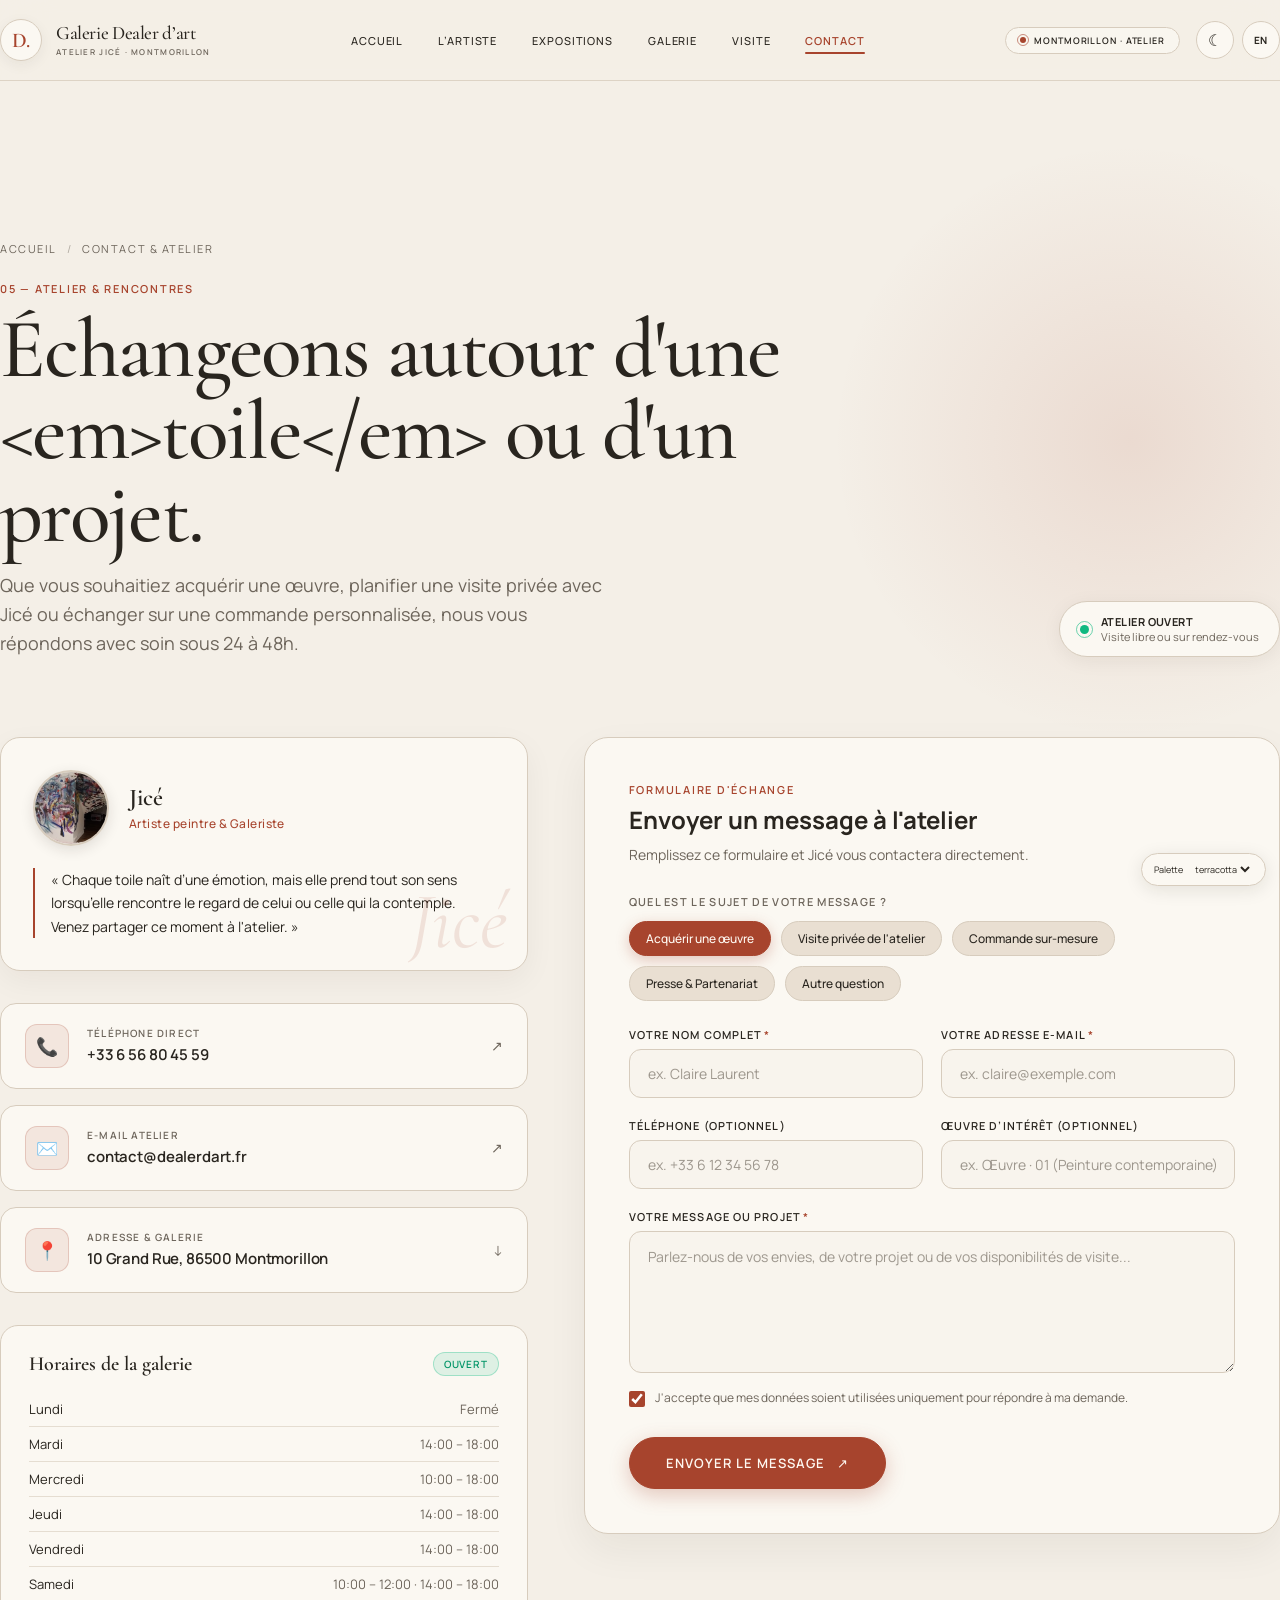
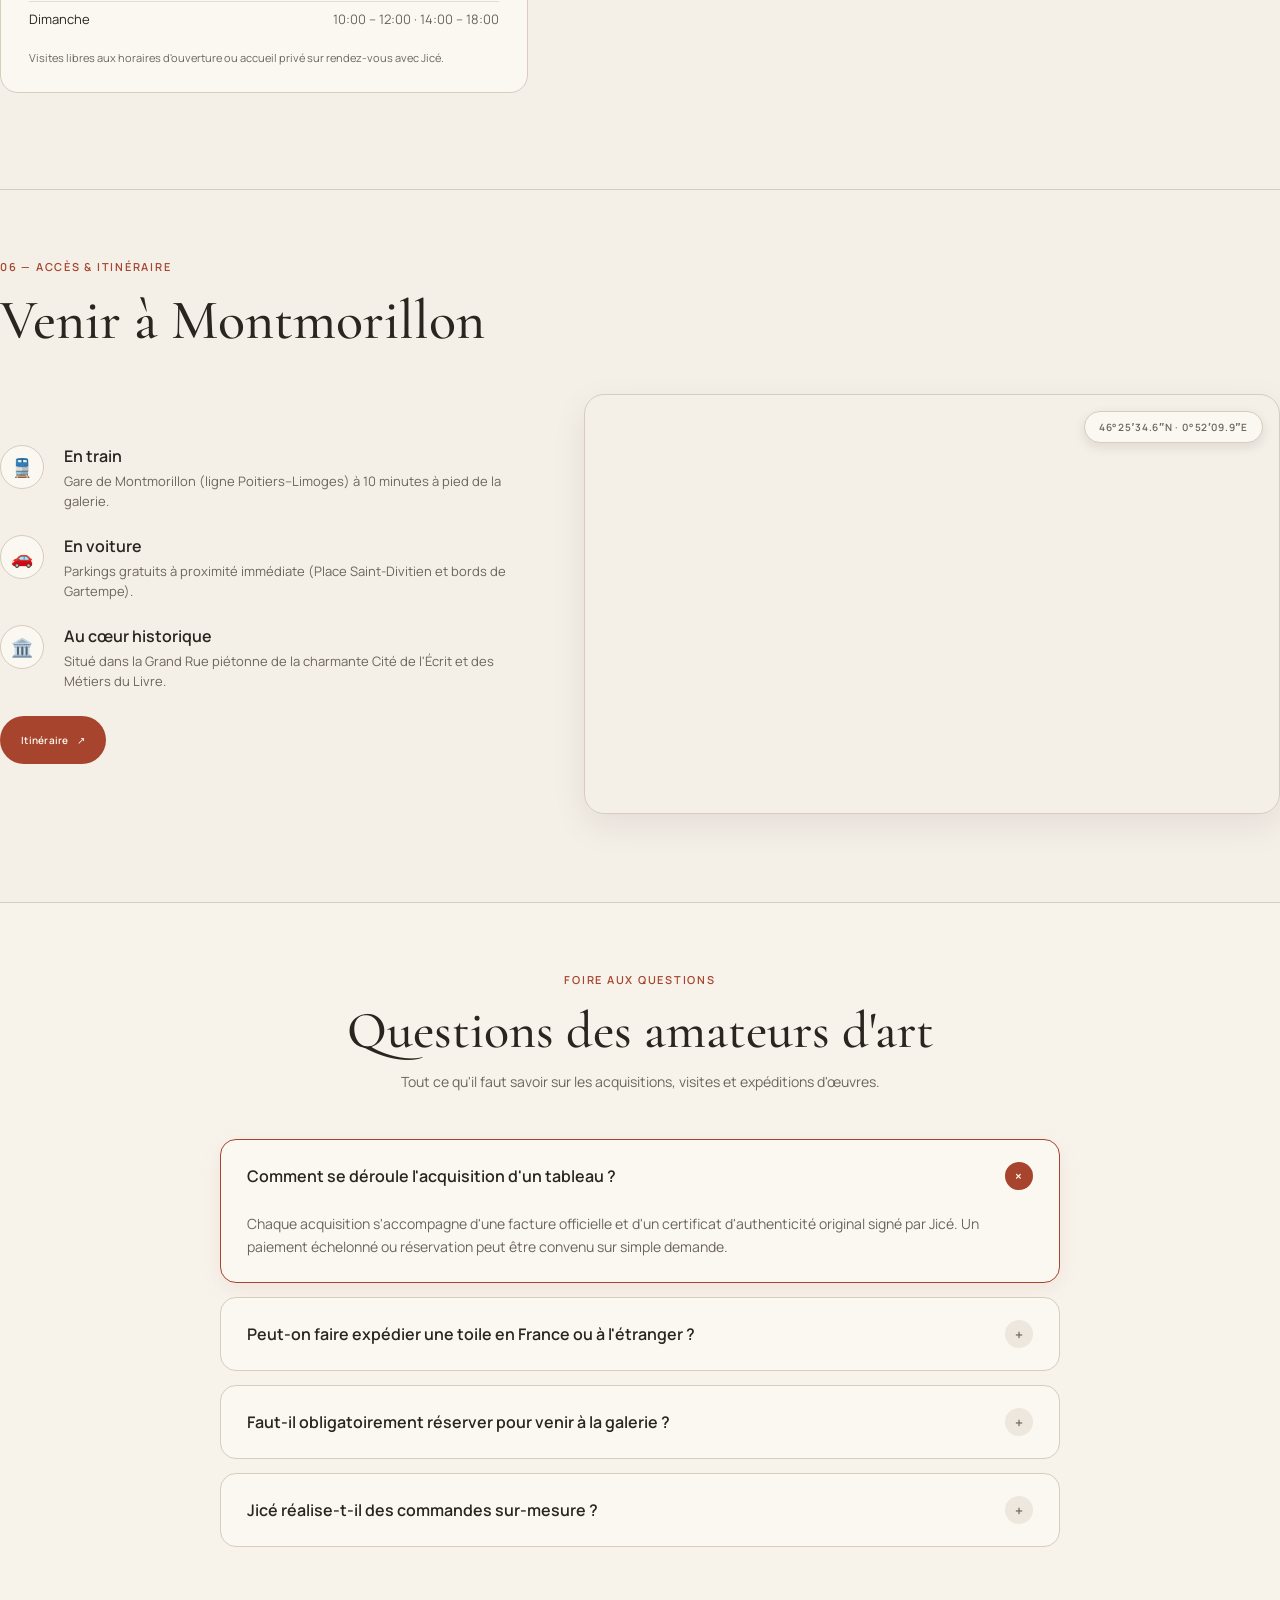
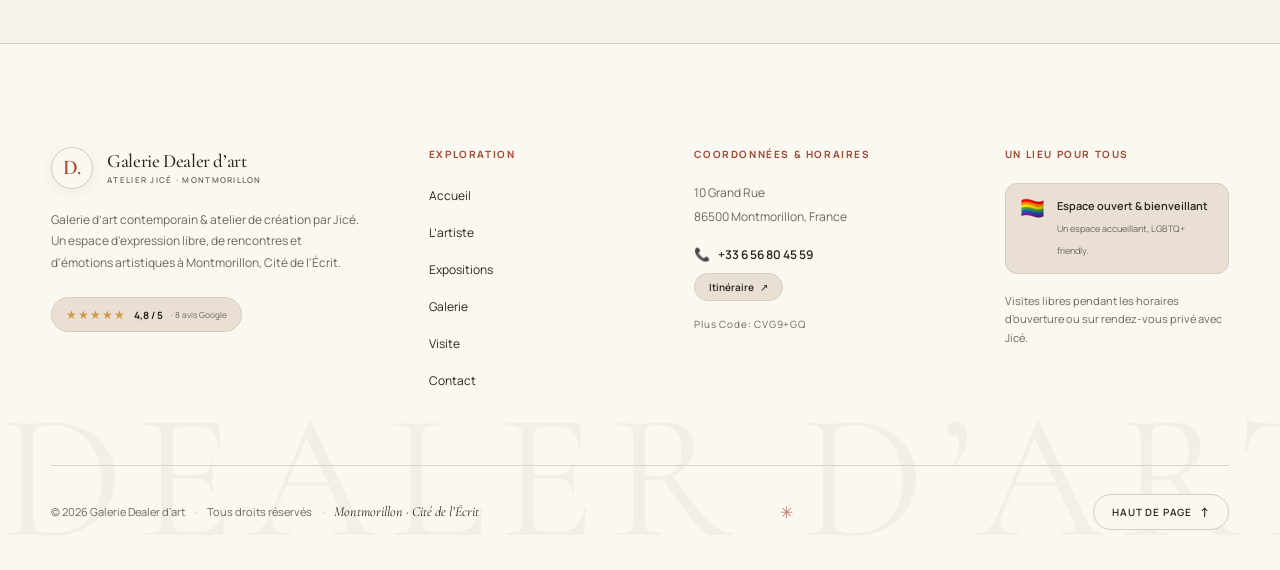
==== contact.html @ e8ac8f07 "Add modern bespoke contact page with dedicated CSS in css/ folder" ====
<!DOCTYPE html>
<html lang="fr">

<head>
  <meta charset="UTF-8">
  <meta name="viewport" content="width=device-width, initial-scale=1.0">
  <title>Contact & Atelier — Galerie Dealer d'art</title>
  <meta name="description"
    content="Contactez l'atelier de l'artiste peintre Jicé et la Galerie Dealer d'art à Montmorillon. Acquisitions, visites privées, commandes sur-mesure et informations pratiques.">
  <link rel="canonical" href="./contact.html">

  <!-- Open Graph / Meta -->
  <meta property="og:title" content="Contact & Atelier — Galerie Dealer d'art">
  <meta property="og:description"
    content="Échangez directement avec Jicé pour une acquisition d'œuvre, une visite privée de l'atelier ou une commande artistique.">
  <meta property="og:type" content="website">

  <!-- Google Fonts: Cormorant Garamond & Manrope -->
  <link rel="preconnect" href="https://fonts.googleapis.com">
  <link rel="preconnect" href="https://fonts.gstatic.com" crossorigin>
  <link
    href="https://fonts.googleapis.com/css2?family=Cormorant+Garamond:ital,wght@0,400;0,500;0,600;1,400;1,600&family=Manrope:wght@400;500;600;700&display=swap"
    rel="stylesheet">

  <!-- Core Global Stylesheet -->
  <link rel="stylesheet" href="style.css">

  <!-- Dedicated Contact Page Stylesheet (in separate css/ folder) -->
  <link rel="stylesheet" href="css/contact.css">

  <!-- Schema.org JSON-LD Structured Data -->
  <script type="application/ld+json">
  {
    "@context": "https://schema.org",
    "@type": "ArtGallery",
    "name": "Galerie Dealer d'art",
    "telephone": "+33 6 56 80 45 59",
    "email": "contact@dealerdart.fr",
    "address": {
      "@type": "PostalAddress",
      "streetAddress": "10 Grand Rue",
      "postalCode": "86500",
      "addressLocality": "Montmorillon",
      "addressCountry": "FR"
    },
    "geo": {
      "@type": "GeoCoordinates",
      "latitude": 46.4262832,
      "longitude": 0.8694401
    }
  }
  </script>
</head>

<body>
  <a class="skip-link" href="#contact-main">Aller au contenu</a>

  <!-- Header -->
  <header class="site-header" id="site-header">
    <div class="header-inner container">
      <a class="brand" href="index.html#accueil" aria-label="Galerie Dealer d'art">
        <span class="brand-mark">
          <span class="brand-monogram">D.</span>
          <span class="brand-ring" aria-hidden="true"></span>
        </span>
        <div class="brand-titles">
          <span class="brand-name">Galerie Dealer d’art</span>
          <span class="brand-sub" data-i18n="atelierSubtitle">Atelier Jicé · Montmorillon</span>
        </div>
      </a>

      <nav class="main-nav" aria-label="Navigation principale">
        <a href="index.html#accueil" data-i18n="navHome">Accueil</a>
        <a href="index.html#artiste" data-i18n="navArtist">L’artiste</a>
        <a href="index.html#expositions" data-i18n="navExhibitions">Expositions</a>
        <a href="index.html#oeuvres" data-i18n="navGallery">Galerie</a>
        <a href="index.html#visite" data-i18n="navVisit">Visite</a>
        <a href="contact.html" class="active" data-i18n="navContact">Contact</a>
      </nav>

      <div class="header-tools">
        <a class="header-status-pill" href="#location" aria-label="Localisation de l'atelier">
          <span class="status-dot-pulse" aria-hidden="true"></span>
          <span class="status-pill-text" data-i18n="headerAtelierCity">Montmorillon · Atelier</span>
        </a>
        <div class="tool-controls">
          <button class="icon-button" id="theme-toggle" type="button" aria-label="Activer le thème sombre">☾</button>
          <button class="language-switch" id="language-switch" type="button" aria-label="Passer en anglais">EN</button>
          <button class="menu-toggle" id="menu-toggle" type="button" aria-expanded="false" aria-controls="mobile-nav"
            data-i18n="menu">Menu</button>
        </div>
      </div>
    </div>

    <!-- Mobile Nav Dropdown -->
    <nav class="mobile-nav" id="mobile-nav" aria-label="Navigation mobile">
      <div class="mobile-nav-inner">
        <div class="mobile-nav-links">
          <a href="index.html#accueil"><span data-i18n="navHome">Accueil</span> <span class="nav-arrow"
              aria-hidden="true">↗</span></a>
          <a href="index.html#artiste"><span data-i18n="navArtist">L’artiste</span> <span class="nav-arrow"
              aria-hidden="true">↗</span></a>
          <a href="index.html#expositions"><span data-i18n="navExhibitions">Expositions</span> <span class="nav-arrow"
              aria-hidden="true">↗</span></a>
          <a href="index.html#oeuvres"><span data-i18n="navGallery">Galerie</span> <span class="nav-arrow"
              aria-hidden="true">↗</span></a>
          <a href="index.html#visite"><span data-i18n="navVisit">Visite</span> <span class="nav-arrow"
              aria-hidden="true">↗</span></a>
          <a href="contact.html" class="active"><span data-i18n="navContact">Contact</span> <span class="nav-arrow"
              aria-hidden="true">↗</span></a>
        </div>
        <div class="mobile-nav-meta">
          <p>10 Grand Rue, 86500 Montmorillon</p>
          <a href="tel:+33656804559">+33 6 56 80 45 59</a>
        </div>
      </div>
    </nav>
  </header>

  <!-- Main Content Area -->
  <main class="contact-page-main" id="contact-main">

    <!-- Contact Hero Section -->
    <section class="contact-hero">
      <div class="container contact-hero-inner">
        <nav class="contact-breadcrumb" aria-label="Fil d'ariane">
          <a href="index.html" data-i18n="crumbHome">Accueil</a>
          <span class="crumb-sep" aria-hidden="true">/</span>
          <span data-i18n="crumbContact">Contact & Atelier</span>
        </nav>

        <div class="contact-hero-header">
          <div class="contact-hero-titles">
            <span class="contact-hero-kicker" data-i18n="heroKicker">05 — Atelier & Rencontres</span>
            <h1 class="contact-hero-title" data-i18n="heroTitle">
              Échangeons autour d'une <em>toile</em> ou d'un projet.
            </h1>
            <p class="contact-hero-sub" data-i18n="heroSub">
              Que vous souhaitiez acquérir une œuvre, planifier une visite privée avec Jicé ou échanger sur une commande personnalisée, nous vous répondons avec soin sous 24 à 48h.
            </p>
          </div>

          <div class="contact-hero-status-badge" id="hero-status-badge">
            <span class="status-dot" aria-hidden="true"></span>
            <div class="status-badge-text">
              <span class="status-badge-title" id="hero-status-title" data-i18n="statusOpen">Atelier Ouvert</span>
              <span class="status-badge-desc" id="hero-status-desc" data-i18n="statusSubOpen">Visite libre ou sur rendez-vous</span>
            </div>
          </div>
        </div>
      </div>
    </section>

    <!-- Main Dual-Column Section (Left: Painter Info & Channels | Right: Inquiry Form) -->
    <section class="contact-section-grid">
      <div class="container contact-grid-container">

        <!-- Left Column: Artist Card & Direct Channels -->
        <aside class="atelier-info-col">

          <!-- Painter Personal Card -->
          <div class="artist-card-box">
            <div class="artist-card-header">
              <div class="artist-avatar-wrap">
                <img src="gallery-images/image_20.jpg" alt="Artiste peintre Jicé dans son atelier" loading="lazy">
              </div>
              <div class="artist-card-meta">
                <h3 data-i18n="artistCardName">Jicé</h3>
                <p data-i18n="artistCardRole">Artiste peintre & Galeriste</p>
              </div>
            </div>
            <blockquote class="artist-card-quote" data-i18n="artistCardQuote">
              « Chaque toile naît d’une émotion, mais elle prend tout son sens lorsqu’elle rencontre le regard de celui ou celle qui la contemple. Venez partager ce moment à l'atelier. »
            </blockquote>
          </div>

          <!-- Direct Channels Cards -->
          <div class="contact-channels-list">
            <a class="channel-card" href="tel:+33656804559" aria-label="Appeler la galerie">
              <div class="channel-icon" aria-hidden="true">📞</div>
              <div class="channel-details">
                <span class="channel-label" data-i18n="channelPhoneLabel">Téléphone direct</span>
                <span class="channel-val" data-i18n="channelPhoneVal">+33 6 56 80 45 59</span>
              </div>
              <span class="channel-arrow" aria-hidden="true">↗</span>
            </a>

            <a class="channel-card" href="mailto:contact@dealerdart.fr" aria-label="Envoyer un e-mail">
              <div class="channel-icon" aria-hidden="true">✉️</div>
              <div class="channel-details">
                <span class="channel-label" data-i18n="channelEmailLabel">E-mail atelier</span>
                <span class="channel-val" data-i18n="channelEmailVal">contact@dealerdart.fr</span>
              </div>
              <span class="channel-arrow" aria-hidden="true">↗</span>
            </a>

            <a class="channel-card" href="#location" aria-label="Voir l'adresse">
              <div class="channel-icon" aria-hidden="true">📍</div>
              <div class="channel-details">
                <span class="channel-label" data-i18n="channelAddressLabel">Adresse & Galerie</span>
                <span class="channel-val" data-i18n="channelAddressVal">10 Grand Rue, 86500 Montmorillon</span>
              </div>
              <span class="channel-arrow" aria-hidden="true">↓</span>
            </a>
          </div>

          <!-- Studio Hours Mini-Card -->
          <div class="studio-hours-card">
            <h4>
              <span data-i18n="hoursTitle">Horaires de la galerie</span>
              <span class="hours-status-pill" id="hours-status-pill">Ouvert</span>
            </h4>
            <div class="hours-table">
              <div class="hours-row" data-day-index="1">
                <span class="hours-day">Lundi</span>
                <span class="hours-time">Fermé</span>
              </div>
              <div class="hours-row" data-day-index="2">
                <span class="hours-day">Mardi</span>
                <span class="hours-time">14:00 – 18:00</span>
              </div>
              <div class="hours-row" data-day-index="3">
                <span class="hours-day">Mercredi</span>
                <span class="hours-time">10:00 – 18:00</span>
              </div>
              <div class="hours-row" data-day-index="4">
                <span class="hours-day">Jeudi</span>
                <span class="hours-time">14:00 – 18:00</span>
              </div>
              <div class="hours-row" data-day-index="5">
                <span class="hours-day">Vendredi</span>
                <span class="hours-time">14:00 – 18:00</span>
              </div>
              <div class="hours-row" data-day-index="6">
                <span class="hours-day">Samedi</span>
                <span class="hours-time">10:00 – 12:00 · 14:00 – 18:00</span>
              </div>
              <div class="hours-row" data-day-index="0">
                <span class="hours-day">Dimanche</span>
                <span class="hours-time">10:00 – 12:00 · 14:00 – 18:00</span>
              </div>
            </div>
            <p class="hours-footnote" data-i18n="hoursFootnote">
              Visites libres aux horaires d'ouverture ou accueil privé sur rendez-vous avec Jicé.
            </p>
          </div>

        </aside>

        <!-- Right Column: Bespoke Atelier Form -->
        <section class="atelier-form-col" aria-labelledby="form-heading">
          <div class="atelier-form-header">
            <span class="atelier-form-kicker" data-i18n="formKicker">Formulaire d'échange</span>
            <h2 id="form-heading" data-i18n="formTitle">Envoyer un message à l'atelier</h2>
            <p data-i18n="formSub">Remplissez ce formulaire et Jicé vous contactera directement.</p>
          </div>

          <form id="contact-inquiry-form" novalidate>
            <!-- Hidden Subject Input -->
            <input type="hidden" id="inquiry-subject" name="subject" value="Acquérir une œuvre">

            <!-- Purpose / Subject Chips -->
            <div class="form-topic-selector">
              <label class="topic-selector-label" data-i18n="topicLabel">Quel est le sujet de votre message ?</label>
              <div class="topic-chips-group" role="radiogroup" aria-label="Sujet de la demande">
                <button type="button" class="topic-chip is-active" data-topic="Acquérir une œuvre" data-i18n="topic1">
                  🎨 Acquérir une œuvre
                </button>
                <button type="button" class="topic-chip" data-topic="Visite privée de l'atelier" data-i18n="topic2">
                  🗓️ Visite privée de l'atelier
                </button>
                <button type="button" class="topic-chip" data-topic="Commande sur-mesure" data-i18n="topic3">
                  ✍️ Commande sur-mesure
                </button>
                <button type="button" class="topic-chip" data-topic="Presse & Partenariat" data-i18n="topic4">
                  🤝 Presse & Partenariat
                </button>
                <button type="button" class="topic-chip" data-topic="Autre question" data-i18n="topic5">
                  💬 Autre question
                </button>
              </div>
            </div>

            <!-- Form Body Fields -->
            <div class="inquiry-form-body">
              <div class="form-row-2col">
                <div class="form-field-group">
                  <label for="inquiry-name"><span data-i18n="labelName">Votre nom complet</span><span class="req-star">*</span></label>
                  <input type="text" id="inquiry-name" name="name" required maxlength="100" autocomplete="name" placeholder="ex. Claire Laurent">
                </div>

                <div class="form-field-group">
                  <label for="inquiry-email"><span data-i18n="labelEmail">Votre adresse e-mail</span><span class="req-star">*</span></label>
                  <input type="email" id="inquiry-email" name="email" required maxlength="254" autocomplete="email" placeholder="ex. claire@exemple.com">
                </div>
              </div>

              <div class="form-row-2col">
                <div class="form-field-group">
                  <label for="inquiry-phone"><span data-i18n="labelPhone">Téléphone (optionnel)</span></label>
                  <input type="tel" id="inquiry-phone" name="phone" maxlength="30" autocomplete="tel" placeholder="ex. +33 6 12 34 56 78">
                </div>

                <div class="form-field-group" id="field-artwork-group">
                  <label for="inquiry-artwork"><span data-i18n="labelArtwork">Œuvre d’intérêt (optionnel)</span></label>
                  <input type="text" id="inquiry-artwork" name="artwork" maxlength="120" placeholder="ex. Œuvre · 01 (Peinture contemporaine)">
                </div>
              </div>

              <div class="form-field-group">
                <label for="inquiry-message"><span data-i18n="labelMessage">Votre message ou projet</span><span class="req-star">*</span></label>
                <textarea id="inquiry-message" name="message" required minlength="10" maxlength="3000" rows="5" placeholder="Parlez-nous de vos envies, de votre projet ou de vos disponibilités de visite..."></textarea>
              </div>

              <div class="form-privacy-row">
                <input type="checkbox" id="inquiry-privacy" required checked>
                <label for="inquiry-privacy" data-i18n="privacyNotice">
                  J'accepte que mes données soient utilisées uniquement pour répondre à ma demande.
                </label>
              </div>

              <div class="form-submit-row">
                <button type="submit" class="form-submit-btn" id="inquiry-submit-btn">
                  <span class="btn-label" data-i18n="submitBtnText">Envoyer le message</span>
                  <span aria-hidden="true">↗</span>
                </button>
              </div>

              <div class="form-status-alert" id="inquiry-form-status" role="alert" aria-live="polite"></div>
            </div>
          </form>
        </section>

      </div>
    </section>

    <!-- Studio Location & Access Section -->
    <section class="studio-location-section" id="location">
      <div class="container">
        <div class="location-section-header">
          <span class="contact-hero-kicker">06 — Accès & Itinéraire</span>
          <h2 data-i18n="locationTitle">Venir à Montmorillon</h2>
        </div>

        <div class="location-layout-grid">
          <div class="access-guide-list">
            <div class="access-guide-item">
              <div class="access-guide-icon" aria-hidden="true">🚆</div>
              <div class="access-guide-content">
                <h4 data-i18n="accessTrainTitle">En train</h4>
                <p data-i18n="accessTrainDesc">Gare de Montmorillon (ligne Poitiers–Limoges) à 10 minutes à pied de la galerie.</p>
              </div>
            </div>

            <div class="access-guide-item">
              <div class="access-guide-icon" aria-hidden="true">🚗</div>
              <div class="access-guide-content">
                <h4 data-i18n="accessCarTitle">En voiture</h4>
                <p data-i18n="accessCarDesc">Parkings gratuits à proximité immédiate (Place Saint-Divitien et bords de Gartempe).</p>
              </div>
            </div>

            <div class="access-guide-item">
              <div class="access-guide-icon" aria-hidden="true">🏛️</div>
              <div class="access-guide-content">
                <h4 data-i18n="accessWalkTitle">Au cœur historique</h4>
                <p data-i18n="accessWalkDesc">Situé dans la Grand Rue piétonne de la charmante Cité de l'Écrit et des Métiers du Livre.</p>
              </div>
            </div>

            <div>
              <a class="button button-primary"
                href="https://www.google.com/maps/place/Galerie+Dealer+d'art/@46.4262832,0.8694401,17z/data=!4m15!1m8!3m7!1s0x47fc3b32044b46d9:0x7f6b0250a28c279e!2sGalerie+Dealer+d'art!8m2!3d46.4262832!4d0.8694401!10e1!16s%2Fg%2F11k6szlqbx!3m5!1s0x47fc3b32044b46d9:0x7f6b0250a28c279e!8m2!3d46.4262832!4d0.8694401!16s%2Fg%2F11k6szlqbx?authuser=0&hl=fr&entry=ttu"
                target="_blank" rel="noreferrer" style="display:inline-flex; align-items:center; gap:8px;">
                <span data-i18n="directions">Itinéraire Google Maps</span> <span aria-hidden="true">↗</span>
              </a>
            </div>
          </div>

          <div class="location-map-wrap">
            <iframe title="Carte de situation de la Galerie Dealer d'art"
              src="https://maps.google.com/maps?q=Galerie%20Dealer%20d'art,%2046.4262832,0.8694401&amp;z=17&amp;output=embed"
              loading="lazy" referrerpolicy="no-referrer-when-downgrade"></iframe>
            <span class="location-map-stamp">46°25′34.6″N · 0°52′09.9″E</span>
          </div>
        </div>
      </div>
    </section>

    <!-- Collector FAQ Section -->
    <section class="collector-faq-section" id="faq">
      <div class="container">
        <div class="faq-header">
          <span class="contact-hero-kicker" data-i18n="faqKicker">Foire aux questions</span>
          <h2 data-i18n="faqTitle">Questions des amateurs d'art</h2>
          <p data-i18n="faqSub">Tout ce qu'il faut savoir sur les acquisitions, visites et expéditions d'œuvres.</p>
        </div>

        <div class="faq-accordion-list">
          <div class="faq-item is-open">
            <button type="button" class="faq-question-btn" aria-expanded="true">
              <span data-i18n="faqQ1">Comment se déroule l'acquisition d'un tableau ?</span>
              <span class="faq-icon-arrow" aria-hidden="true">+</span>
            </button>
            <div class="faq-answer-pane">
              <p data-i18n="faqA1">
                Chaque acquisition s'accompagne d'une facture officielle et d'un certificat d'authenticité original signé par Jicé. Un paiement échelonné ou réservation peut être convenu sur simple demande.
              </p>
            </div>
          </div>

          <div class="faq-item">
            <button type="button" class="faq-question-btn" aria-expanded="false">
              <span data-i18n="faqQ2">Peut-on faire expédier une toile en France ou à l'étranger ?</span>
              <span class="faq-icon-arrow" aria-hidden="true">+</span>
            </button>
            <div class="faq-answer-pane">
              <p data-i18n="faqA2">
                Oui, absolument. Les toiles sont emballées avec des matériaux de protection pour œuvres d'art (mousse technique, caisse rigide selon format) et expédiées avec assurance transport spécialisée.
              </p>
            </div>
          </div>

          <div class="faq-item">
            <button type="button" class="faq-question-btn" aria-expanded="false">
              <span data-i18n="faqQ3">Faut-il obligatoirement réserver pour venir à la galerie ?</span>
              <span class="faq-icon-arrow" aria-hidden="true">+</span>
            </button>
            <div class="faq-answer-pane">
              <p data-i18n="faqA3">
                Non, les portes sont ouvertes à tous pendant les heures d'ouverture indiquées. Si vous souhaitez toutefois un moment privilégié et tranquille d'échange avec l'artiste, un rendez-vous est recommandé.
              </p>
            </div>
          </div>

          <div class="faq-item">
            <button type="button" class="faq-question-btn" aria-expanded="false">
              <span data-i18n="faqQ4">Jicé réalise-t-il des commandes sur-mesure ?</span>
              <span class="faq-icon-arrow" aria-hidden="true">+</span>
            </button>
            <div class="faq-answer-pane">
              <p data-i18n="faqA4">
                Tout à fait ! Jicé échange volontiers avec vous sur les formats, la gamme chromatique et l'esprit souhaité pour composer une toile unique adaptée à votre intérieur.
              </p>
            </div>
          </div>
        </div>
      </div>
    </section>

  </main>

  <!-- Footer -->
  <footer class="site-footer">
    <!-- Giant Artistic Watermark Background -->
    <div class="footer-watermark" aria-hidden="true">DEALER D’ART</div>

    <div class="footer-container container">
      <div class="footer-grid">
        <!-- Col 1: Identity & Curator Bio -->
        <div class="footer-col footer-col-brand">
          <a class="brand footer-brand" href="index.html#accueil" aria-label="Galerie Dealer d'art">
            <span class="brand-mark">
              <span class="brand-monogram">D.</span>
              <span class="brand-ring" aria-hidden="true"></span>
            </span>
            <div class="brand-titles">
              <span class="brand-name">Galerie Dealer d’art</span>
              <span class="brand-sub" data-i18n="atelierSubtitle">Atelier Jicé · Montmorillon</span>
            </div>
          </a>
          <p class="footer-curator-bio" data-i18n="footerCurator">
            Galerie d’art contemporain & atelier de création par Jicé. Un espace d'expression libre, de rencontres et
            d'émotions artistiques à Montmorillon, Cité de l'Écrit.
          </p>
          <div class="footer-rating-badge">
            <span class="stars">★★★★★</span>
            <strong>4,8 / 5</strong>
            <small>· 8 <span>avis Google</span></small>
          </div>
        </div>

        <!-- Col 2: Navigation -->
        <div class="footer-col footer-col-nav">
          <h4 class="footer-heading" data-i18n="footerColExploration">Exploration</h4>
          <nav class="footer-nav-list" aria-label="Liens de pied de page">
            <a href="index.html#accueil"><span data-i18n="navHome">Accueil</span><span class="footer-link-arrow"
                aria-hidden="true">↗</span></a>
            <a href="index.html#artiste"><span data-i18n="navArtist">L’artiste</span><span class="footer-link-arrow"
                aria-hidden="true">↗</span></a>
            <a href="index.html#expositions"><span data-i18n="navExhibitions">Expositions</span><span class="footer-link-arrow"
                aria-hidden="true">↗</span></a>
            <a href="index.html#oeuvres"><span data-i18n="navGallery">Galerie</span><span class="footer-link-arrow"
                aria-hidden="true">↗</span></a>
            <a href="index.html#visite"><span data-i18n="navVisit">Visite</span><span class="footer-link-arrow"
                aria-hidden="true">↗</span></a>
            <a href="contact.html"><span data-i18n="navContact">Contact</span><span class="footer-link-arrow"
                aria-hidden="true">↗</span></a>
          </nav>
        </div>

        <!-- Col 3: Coordinates & Hours -->
        <div class="footer-col footer-col-contact">
          <h4 class="footer-heading" data-i18n="footerColVisit">Coordonnées & Horaires</h4>
          <address class="footer-address">
            <span>10 Grand Rue</span>
            <span>86500 Montmorillon, France</span>
          </address>
          <div class="footer-contact-links">
            <a class="footer-phone" href="tel:+33656804559">
              <span class="phone-glyph" aria-hidden="true">📞</span>
              <span>+33 6 56 80 45 59</span>
            </a>
            <a class="footer-itinerary"
              href="https://www.google.com/maps/place/Galerie+Dealer+d'art/@46.4262832,0.8694401,17z/data=!4m15!1m8!3m7!1s0x47fc3b32044b46d9:0x7f6b0250a28c279e!2sGalerie+Dealer+d'art!8m2!3d46.4262832!4d0.8694401!10e1!16s%2Fg%2F11k6szlqbx!3m5!1s0x47fc3b32044b46d9:0x7f6b0250a28c279e!8m2!3d46.4262832!4d0.8694401!16s%2Fg%2F11k6szlqbx?authuser=0&hl=fr&entry=ttu"
              target="_blank" rel="noreferrer">
              <span data-i18n="directions">Itinéraire</span> <span aria-hidden="true">↗</span>
            </a>
          </div>
          <span class="footer-plus-code">Plus Code: CVG9+GQ</span>
        </div>

        <!-- Col 4: Values & Welcome -->
        <div class="footer-col footer-col-values">
          <h4 class="footer-heading" data-i18n="footerColValues">Un lieu pour tous</h4>
          <div class="footer-inclusive-badge">
            <span class="inclusive-icon" aria-hidden="true">🏳️‍🌈</span>
            <div>
              <strong data-i18n="footerInclusiveTitle">Espace ouvert & bienveillant</strong>
              <small data-i18n="footerNote">Un espace accueillant, LGBTQ+ friendly.</small>
            </div>
          </div>
          <p class="footer-visit-note" data-i18n="footerVisitNote">
            Visites libres pendant les horaires d’ouverture ou sur rendez-vous privé avec Jicé.
          </p>
        </div>
      </div>

      <!-- Footer Bottom Bar -->
      <div class="footer-bottom">
        <div class="footer-bottom-meta">
          <span>© 2026 Galerie Dealer d’art</span>
          <span class="sep-dot">·</span>
          <span data-i18n="footerRights">Tous droits réservés</span>
          <span class="sep-dot">·</span>
          <span class="footer-city-label" data-i18n="citeDeLecrit">Montmorillon · Cité de l’Écrit</span>
        </div>
        <div class="footer-artisan-stamp" aria-hidden="true">✳</div>
        <a class="back-to-top" href="#contact-main" aria-label="Retourner en haut de page">
          <span data-i18n="backToTop">Haut de page</span>
          <span class="arrow-up" aria-hidden="true">↑</span>
        </a>
      </div>
    </div>
  </footer>

  <!-- Theme Palette Selector Widget -->
  <label class="theme-switcher">
    <span>Palette</span>
    <select id="theme-select" aria-label="Aperçu de la palette">
      <option value="terracotta">terracotta</option>
      <option value="midnight">midnight</option>
      <option value="sage">sage</option>
      <option value="mono">mono</option>
    </select>
  </label>

  <!-- Color Themes Configuration -->
  <script src="color.js"></script>

  <!-- Contact Page Engine -->
  <script src="contact.js"></script>
</body>

</html>
---- style.css ----
:root {
  --font-body: 'Manrope', -apple-system, BlinkMacSystemFont, 'Segoe UI', Roboto, Helvetica, Arial, sans-serif;
  --font-display: 'Cormorant Garamond', Garamond, 'Times New Roman', Georgia, serif;
  
  /* Default Theme: Terracotta Light */
  --color-background: #f4efe7;
  --color-surface: #fbf8f2;
  --color-surface-alt: #e9dfd2;
  --color-foreground: #29251f;
  --color-muted-foreground: #6d655b;
  --color-border: #d7ccbd;
  --color-primary: #a7442d;
  --color-primary-foreground: #fff9f2;
  --color-accent: #d49a43;
  --color-ring: #a7442d;
  --color-overlay: #211b18;

  scroll-behavior: smooth;
  color-scheme: light;
  font-synthesis: none;
  text-rendering: optimizeLegibility;
  -webkit-font-smoothing: antialiased;
  -moz-osx-font-smoothing: grayscale;
}

* {
  box-sizing: border-box;
  margin: 0;
  padding: 0;
}

html {
  scroll-padding-top: 84px;
}

body {
  margin: 0;
  min-height: 100vh;
  background: var(--color-background);
  color: var(--color-foreground);
  font-family: var(--font-body);
  transition: background-color 350ms ease, color 350ms ease;
  overflow-x: hidden;
}

body.dialog-open {
  overflow: hidden;
}

button, input, textarea, select {
  font: inherit;
}

button, a {
  -webkit-tap-highlight-color: transparent;
}

button {
  color: inherit;
  background: transparent;
  border: none;
}

a {
  color: inherit;
  text-decoration: none;
}

img {
  display: block;
}

.skip-link {
  position: fixed;
  z-index: 100;
  top: 12px;
  left: 12px;
  padding: 12px 18px;
  transform: translateY(-160%);
  background: var(--color-primary);
  color: var(--color-primary-foreground);
  font-size: 11px;
  font-weight: 600;
  transition: transform 180ms ease;
}

.skip-link:focus {
  transform: translateY(0);
}

:focus-visible {
  outline: 2px solid var(--color-ring);
  outline-offset: 4px;
}

/* ========================================================
   UNIQUE ARTIST-GRADE HEADER & NAVIGATION
   ======================================================== */
.site-header {
  position: sticky;
  z-index: 50;
  top: 0;
  min-height: 80px;
  background: color-mix(in srgb, var(--color-background) 86%, transparent);
  backdrop-filter: blur(24px) saturate(160%);
  -webkit-backdrop-filter: blur(24px) saturate(160%);
  border-bottom: 1px solid color-mix(in srgb, var(--color-border) 80%, transparent);
  transition: all 300ms ease;
}

.site-header.scrolled {
  box-shadow: 0 10px 30px -10px color-mix(in srgb, var(--color-overlay) 12%, transparent);
  border-bottom-color: var(--color-border);
}

.header-inner {
  display: grid;
  grid-template-columns: auto 1fr auto;
  align-items: center;
  gap: clamp(20px, 3vw, 48px);
  min-height: 80px;
  padding: 0;
  max-width: 1440px;
  margin-inline: auto;
  width: 100%;
}

/* Brand Monogram & Titles */
.brand {
  display: inline-flex;
  align-items: center;
  gap: 14px;
  width: max-content;
  text-decoration: none;
  transition: transform 200ms ease;
}

.brand:hover {
  transform: translateY(-1px);
}

.brand-mark {
  position: relative;
  display: grid;
  width: 42px;
  height: 42px;
  place-items: center;
  border-radius: 50%;
  background: var(--color-surface);
  border: 1px solid var(--color-border);
  box-shadow: 0 4px 14px color-mix(in srgb, var(--color-overlay) 6%, transparent);
  transition: all 300ms cubic-bezier(0.16, 1, 0.3, 1);
}

.brand:hover .brand-mark {
  border-color: var(--color-primary);
  background: var(--color-primary);
  box-shadow: 0 6px 20px color-mix(in srgb, var(--color-primary) 30%, transparent);
}

.brand-monogram {
  font-family: var(--font-display);
  font-size: 21px;
  font-weight: 600;
  color: var(--color-primary);
  line-height: 1;
  transition: color 300ms ease;
}

.brand:hover .brand-monogram {
  color: var(--color-primary-foreground);
}

.brand-ring {
  position: absolute;
  inset: -3px;
  border-radius: 50%;
  border: 1px dashed color-mix(in srgb, var(--color-primary) 40%, transparent);
  opacity: 0;
  transform: scale(0.85);
  transition: all 400ms cubic-bezier(0.16, 1, 0.3, 1);
}

.brand:hover .brand-ring {
  opacity: 1;
  transform: scale(1.08) rotate(45deg);
}

.brand-titles {
  display: flex;
  flex-direction: column;
  gap: 2px;
}

.brand-name {
  font-family: var(--font-display);
  font-size: 19px;
  font-weight: 500;
  letter-spacing: -0.02em;
  color: var(--color-foreground);
  line-height: 1.1;
}

.brand-sub {
  font-family: var(--font-body);
  font-size: 8px;
  font-weight: 600;
  letter-spacing: 0.16em;
  text-transform: uppercase;
  color: var(--color-muted-foreground);
}

/* Main Navigation */
.main-nav {
  display: flex;
  justify-content: center;
  gap: clamp(12px, 1.8vw, 28px);
  align-items: center;
}

.main-nav a {
  position: relative;
  display: inline-flex;
  align-items: center;
  padding: 8px 6px;
  font-size: 11px;
  font-weight: 500;
  letter-spacing: 0.08em;
  text-transform: uppercase;
  color: var(--color-foreground);
  transition: color 220ms ease, letter-spacing 220ms ease;
}

.main-nav a::after {
  content: '';
  position: absolute;
  bottom: 2px;
  left: 50%;
  width: 0;
  height: 1.5px;
  border-radius: 2px;
  background: var(--color-primary);
  transition: all 260ms cubic-bezier(0.16, 1, 0.3, 1);
}

.main-nav a:hover {
  color: var(--color-primary);
  letter-spacing: 0.11em;
}

.main-nav a:hover::after {
  left: 10%;
  width: 80%;
}

/* Header Tools & Status */
.header-tools {
  display: flex;
  justify-content: flex-end;
  align-items: center;
  gap: 16px;
}

.header-status-pill {
  display: inline-flex;
  align-items: center;
  gap: 8px;
  padding: 6px 14px;
  border-radius: 100px;
  border: 1px solid var(--color-border);
  background: color-mix(in srgb, var(--color-surface) 75%, transparent);
  font-size: 9px;
  font-weight: 600;
  letter-spacing: 0.1em;
  text-transform: uppercase;
  color: var(--color-foreground);
  text-decoration: none;
  transition: all 220ms ease;
}

.header-status-pill:hover {
  border-color: var(--color-primary);
  color: var(--color-primary);
  transform: translateY(-1px);
}

.status-dot-pulse {
  position: relative;
  width: 6px;
  height: 6px;
  border-radius: 50%;
  background: var(--color-primary);
}

.status-dot-pulse::after {
  content: '';
  position: absolute;
  inset: -3px;
  border-radius: 50%;
  border: 1.5px solid var(--color-primary);
  opacity: 0.6;
  animation: pulseDot 2s infinite ease-out;
}

@keyframes pulseDot {
  0% { transform: scale(0.6); opacity: 0.9; }
  100% { transform: scale(2.2); opacity: 0; }
}

.tool-controls {
  display: flex;
  align-items: center;
  gap: 8px;
}

.icon-button, .language-switch {
  display: grid;
  width: 38px;
  height: 38px;
  place-items: center;
  border: 1px solid var(--color-border);
  border-radius: 50%;
  background: var(--color-surface);
  color: var(--color-foreground);
  cursor: pointer;
  transition: all 220ms cubic-bezier(0.16, 1, 0.3, 1);
}

.icon-button:hover, .language-switch:hover {
  border-color: var(--color-primary);
  color: var(--color-primary);
  transform: translateY(-2px);
  box-shadow: 0 4px 12px color-mix(in srgb, var(--color-overlay) 8%, transparent);
}

.language-switch {
  font-size: 10px !important;
  font-weight: 700;
  letter-spacing: 0.04em;
}

.menu-toggle {
  display: none;
  min-height: 38px;
  padding: 0 16px;
  border: 1px solid var(--color-border);
  border-radius: 100px;
  background: var(--color-surface);
  font-size: 10px;
  font-weight: 600;
  letter-spacing: 0.1em;
  text-transform: uppercase;
  color: var(--color-foreground);
  cursor: pointer;
  transition: all 200ms ease;
}

.menu-toggle:hover {
  border-color: var(--color-primary);
  color: var(--color-primary);
}

/* Mobile Nav Elevated */
.mobile-nav {
  display: none;
  position: absolute;
  top: 100%;
  right: 0;
  left: 0;
  background: color-mix(in srgb, var(--color-background) 96%, transparent);
  backdrop-filter: blur(28px);
  border-bottom: 1px solid var(--color-border);
  box-shadow: 0 24px 48px -12px color-mix(in srgb, var(--color-overlay) 16%, transparent);
}

.mobile-nav.is-open {
  display: block;
  animation: slideDown 250ms cubic-bezier(0.16, 1, 0.3, 1) forwards;
}

@keyframes slideDown {
  from { opacity: 0; transform: translateY(-8px); }
  to { opacity: 1; transform: translateY(0); }
}

.mobile-nav-inner {
  padding: 24px 28px 32px;
}

.mobile-nav-links {
  display: grid;
  gap: 4px;
}

.mobile-nav-links a {
  display: flex;
  justify-content: space-between;
  align-items: center;
  padding: 16px 0;
  border-bottom: 1px solid var(--color-border);
  font-family: var(--font-display);
  font-size: 26px;
  color: var(--color-foreground);
  transition: all 180ms ease;
}

.mobile-nav-links a:hover {
  color: var(--color-primary);
  padding-left: 8px;
}

.mobile-nav-links .nav-arrow {
  font-family: var(--font-body);
  font-size: 14px;
  color: var(--color-primary);
  transition: transform 180ms ease;
}

.mobile-nav-links a:hover .nav-arrow {
  transform: translate(2px, -2px);
}

.mobile-nav-meta {
  margin-top: 24px;
  padding-top: 18px;
  border-top: 1px dashed var(--color-border);
  font-size: 11px;
  color: var(--color-muted-foreground);
}

.mobile-nav-meta a {
  display: inline-block;
  margin-top: 6px;
  color: var(--color-primary);
  font-weight: 600;
}

/* Hero Section */
.hero {
  position: relative;
  min-height: min(780px, calc(100svh - 74px));
  padding: clamp(56px, 8vw, 118px) clamp(24px, 4vw, 60px) 100px;
  overflow: hidden;
  display: flex;
  align-items: center;
}

.hero-container {
  display: grid;
  grid-template-columns: .9fr 1.1fr;
  align-items: center;
  width: 100%;
  max-width: 1440px;
  margin-inline: auto;
  position: relative;
}

.hero-copy {
  position: relative;
  z-index: 2;
  max-width: 620px;
}

.eyebrow, .section-kicker, .card-kicker {
  margin: 0;
  font-size: 9px;
  font-weight: 600;
  letter-spacing: .16em;
  text-transform: uppercase;
}

.eyebrow {
  color: var(--color-muted-foreground);
}

.eyebrow span {
  margin-left: 8px;
}

.hero h1 {
  margin: 30px 0 12px;
  font-family: var(--font-display);
  font-size: clamp(70px, 9.5vw, 152px);
  font-weight: 400;
  letter-spacing: -.075em;
  line-height: .78;
}

.hero h1 span {
  font-size: .69em;
  letter-spacing: -.065em;
}

.hero h1 em {
  color: var(--color-primary);
  font-weight: 400;
  font-style: italic;
}

.hero-tagline {
  margin: 28px 0 24px;
  font-family: var(--font-display);
  font-size: clamp(20px, 2.2vw, 30px);
  font-style: italic;
}

.hero-actions {
  display: flex;
  flex-wrap: wrap;
  gap: 10px;
}

.button {
  display: inline-flex;
  min-height: 48px;
  align-items: center;
  justify-content: center;
  gap: 12px;
  padding: 0 20px;
  border: 1px solid transparent;
  border-radius: 100px;
  font-size: 10px;
  font-weight: 600;
  letter-spacing: .025em;
  cursor: pointer;
  transition: transform 180ms ease, background-color 180ms ease, color 180ms ease, border-color 180ms ease;
}

.button:hover {
  transform: translateY(-2px);
}

.button-primary {
  background: var(--color-primary);
  color: var(--color-primary-foreground);
}

.button-primary:hover {
  background: var(--color-foreground);
  color: var(--color-background);
}

.button-quiet, .button-outline {
  border-color: var(--color-border);
  background: transparent;
  color: var(--color-foreground);
}

.button-quiet:hover, .button-outline:hover {
  border-color: var(--color-primary);
}

.hero-collage {
  position: relative;
  min-height: 560px;
}

.image-frame {
  position: relative;
  overflow: hidden;
  background: var(--color-surface-alt);
}

.image-frame img {
  position: absolute;
  inset: 0;
  width: 100%;
  height: 100%;
  object-fit: cover;
  transition: transform 700ms cubic-bezier(.2,.7,.2,1);
}

.hero-art {
  position: absolute;
  box-shadow: 0 22px 65px color-mix(in srgb, var(--color-overlay) 18%, transparent);
}

.hero-art-main {
  top: 4%;
  left: 19%;
  width: 53%;
  height: 77%;
  transform: rotate(3deg);
}

.hero-art-main img {
  object-position: 50% 45%;
}

.hero-art-small {
  top: 17%;
  right: 0;
  width: 31%;
  height: 37%;
  transform: rotate(-5deg);
  border: 8px solid var(--color-surface);
}

.hero-art-tall {
  bottom: 1%;
  left: 2%;
  width: 32%;
  height: 44%;
  transform: rotate(-6deg);
  border: 8px solid var(--color-surface);
}

.collage-note {
  position: absolute;
  z-index: 2;
  font-size: 8px;
  letter-spacing: .14em;
  text-transform: uppercase;
  right: 0;
  bottom: 1%;
  writing-mode: vertical-rl;
}

.scroll-cue {
  position: absolute;
  bottom: 26px;
  left: 50%;
  transform: translateX(-50%);
  display: grid;
  width: 34px;
  height: 34px;
  place-items: center;
  border: 1px solid var(--color-border);
  border-radius: 50%;
  font-size: 14px;
  color: var(--color-foreground);
  transition: border-color 180ms ease, transform 180ms ease;
}

.scroll-cue:hover {
  border-color: var(--color-primary);
  transform: translateX(-50%) translateY(3px);
}

/* Marquee */
.marquee {
  overflow: hidden;
  border-block: 1px solid var(--color-border);
  background: var(--color-surface-alt);
}

.marquee-track {
  display: flex;
  width: max-content;
  animation: marquee 42s linear infinite;
}

.marquee-track span {
  display: inline-flex;
  align-items: center;
  gap: 20px;
  padding: 15px 20px;
  font-family: var(--font-display);
  font-size: clamp(20px, 2.7vw, 34px);
  font-style: italic;
  white-space: nowrap;
}

.marquee-track b {
  color: var(--color-primary);
  font-family: var(--font-body);
  font-size: 12px;
  font-style: normal;
}

@keyframes marquee {
  to {
    transform: translateX(-50%);
  }
}

/* Section Shared */
.section {
  position: relative;
  padding: clamp(76px, 10vw, 144px) clamp(24px, 4vw, 60px);
}

.container,
.section-container {
  width: 100%;
  max-width: 1440px;
  margin-inline: auto;
  position: relative;
}

.section-kicker {
  display: none;
}

.section h2 {
  max-width: 780px;
  margin: 0;
  font-family: var(--font-display);
  font-size: clamp(46px, 6.2vw, 88px);
  font-weight: 400;
  letter-spacing: -.055em;
  line-height: .94;
}

/* Intro Section */
.intro-layout {
  display: grid;
  grid-template-columns: 1.2fr .7fr;
  gap: 8vw;
  align-items: end;
}

.intro-copy {
  max-width: 440px;
  padding-bottom: 8px;
}

.intro-copy p, .artist-copy > p {
  color: var(--color-muted-foreground);
  font-size: clamp(13px, 1.2vw, 15px);
  line-height: 1.9;
  margin-bottom: 16px;
}

.intro-copy p:last-child {
  margin-bottom: 0;
}

.photo-strip {
  position: relative;
  display: grid;
  grid-template-columns: 1.05fr .8fr 1fr;
  align-items: start;
  gap: 18px;
  margin-top: 82px;
  padding-right: 44px;
}

.photo-strip .image-frame {
  height: clamp(185px, 26vw, 360px);
}

.photo-strip .strip-one {
  margin-top: 48px;
}

.photo-strip .strip-two {
  height: clamp(220px, 31vw, 430px);
}

.photo-strip .strip-three {
  margin-top: 94px;
}

.vertical-note {
  position: absolute;
  top: 0;
  right: 0;
  color: var(--color-muted-foreground);
  font-size: 8px;
  letter-spacing: .14em;
  text-transform: uppercase;
  writing-mode: vertical-rl;
}

/* Artist Section */
.artist-section {
  background: var(--color-surface-alt);
}

.artist-layout {
  position: relative;
  display: grid;
  grid-template-columns: 1.05fr .88fr;
  gap: clamp(48px, 9vw, 130px);
  align-items: center;
  padding: 0;
}

.artist-image {
  margin: 0;
}

.artist-photo {
  height: clamp(350px, 47vw, 620px);
  box-shadow: 0 30px 80px color-mix(in srgb, var(--color-overlay) 12%, transparent);
  transform: rotate(-2deg);
}

.artist-image figcaption {
  margin-top: 18px;
  color: var(--color-muted-foreground);
  font-size: 9px;
  letter-spacing: .08em;
}

.artist-copy h2 {
  font-size: clamp(42px, 5vw, 72px);
}

.artist-copy > p {
  margin: 28px 0;
}

.artist-signature {
  display: inline-block;
  color: var(--color-primary);
  font-family: var(--font-display);
  font-size: clamp(44px, 6vw, 78px);
  font-style: italic;
}

.artist-side-note {
  right: 0;
}

/* Exhibitions Section */
.section-heading-row {
  display: flex;
  justify-content: space-between;
  align-items: end;
  gap: 28px;
}

.section-stamp {
  padding: 12px 14px;
  border: 1px solid var(--color-border);
  border-radius: 50%;
  color: var(--color-muted-foreground);
  font-size: 8px;
  line-height: 1.7;
  text-align: center;
  transform: rotate(8deg);
}

.exhibit-layout {
  display: grid;
  grid-template-columns: 1.1fr .9fr;
  gap: 5vw;
  align-items: stretch;
  margin-top: 54px;
}

.exhibit-image {
  min-height: 450px;
}

.exhibit-card {
  display: flex;
  flex-direction: column;
  justify-content: center;
  padding: clamp(26px, 5vw, 68px);
  background: var(--color-surface-alt);
}

.card-kicker {
  color: var(--color-primary);
}

.exhibit-card h3 {
  margin: 22px 0 34px;
  font-family: var(--font-display);
  font-size: clamp(34px, 4vw, 54px);
  font-weight: 400;
  line-height: 1;
}

.card-rule {
  width: 100%;
  height: 1px;
  background: var(--color-border);
}

.exhibit-lists p {
  display: flex;
  justify-content: space-between;
  gap: 12px;
  padding: 14px 0;
  border-bottom: 1px solid var(--color-border);
  font-size: 10px;
}

.exhibit-lists p span, .fine-print {
  color: var(--color-muted-foreground);
}

.exhibit-lists p strong {
  font-weight: 500;
  text-align: right;
}

.fine-print {
  margin-top: 24px;
  font-size: 9px;
}

/* Works Section */
.works-section {
  background: var(--color-surface);
}

.works-heading {
  align-items: end;
}

.works-heading p {
  margin: 0 0 7px;
  color: var(--color-muted-foreground);
  font-size: 9px;
  letter-spacing: .08em;
  text-transform: uppercase;
}

.works-heading p span {
  padding: 0 6px;
  color: var(--color-primary);
}

.works-toolbar {
  display: flex;
  justify-content: space-between;
  align-items: center;
  gap: 20px;
  margin: 38px 0 24px;
}

.works-toolbar > span {
  color: var(--color-muted-foreground);
  font-size: 9px;
}

.work-filters {
  display: flex;
  flex-wrap: wrap;
  gap: 6px;
}

.work-filters button {
  padding: 9px 14px;
  border: 1px solid var(--color-border);
  border-radius: 100px;
  background: transparent;
  color: var(--color-foreground);
  font-size: 9px;
  cursor: pointer;
  transition: all 180ms ease;
}

.work-filters button.filter-active {
  border-color: var(--color-primary);
  background: var(--color-primary);
  color: var(--color-primary-foreground);
}

.works-grid {
  display: grid;
  grid-template-columns: repeat(3, 1fr);
  align-items: start;
  gap: 30px 20px;
}

.work-card {
  position: relative;
  padding: 0;
  border: 0;
  background: transparent;
  text-align: left;
  cursor: pointer;
}

.work-card.is-hidden {
  display: none;
}

.work-card-2, .work-card-5 {
  margin-top: 58px;
}

.work-image {
  height: clamp(240px, 34vw, 430px);
}

.work-card-2 .work-image, .work-card-5 .work-image {
  height: clamp(215px, 30vw, 380px);
}

.work-card:hover .image-frame img {
  transform: scale(1.055);
}

.work-caption {
  display: flex;
  justify-content: space-between;
  gap: 8px;
  padding-top: 12px;
  color: var(--color-muted-foreground);
  font-size: 9px;
}

.work-caption span:first-child {
  color: var(--color-foreground);
}

.work-hover-label {
  position: absolute;
  top: 14px;
  right: 14px;
  display: grid;
  width: 52px;
  height: 52px;
  place-items: center;
  border-radius: 50%;
  background: var(--color-primary);
  color: var(--color-primary-foreground);
  font-family: var(--font-display);
  font-size: 15px;
  opacity: 0;
  transform: scale(.8);
  transition: opacity 180ms ease, transform 180ms ease;
}

.work-card:hover .work-hover-label, .work-card:focus-visible .work-hover-label {
  opacity: 1;
  transform: scale(1);
}

.text-link {
  display: inline-flex;
  gap: 12px;
  margin-top: 42px;
  padding-bottom: 8px;
  border-bottom: 1px solid var(--color-primary);
  color: var(--color-primary);
  font-size: 12px;
  transition: opacity 180ms ease;
}

.text-link:hover {
  opacity: .8;
}

/* Reviews Section */
.reviews-intro {
  display: flex;
  justify-content: space-between;
  gap: 28px;
  align-items: end;
}

.reviews-intro > div:first-child {
  display: flex;
  flex-direction: column;
  align-items: flex-start;
  gap: 24px;
}

.rating-summary {
  display: grid;
  grid-template-columns: auto auto;
  align-items: center;
  column-gap: 12px;
}

.rating-summary strong {
  grid-row: span 2;
  font-family: var(--font-display);
  font-size: 76px;
  font-weight: 400;
  letter-spacing: -.06em;
}

.stars {
  color: var(--color-accent);
  font-size: 15px;
  letter-spacing: .1em;
}

.rating-summary small {
  color: var(--color-muted-foreground);
  font-size: 9px;
}

.review-grid {
  display: grid;
  grid-template-columns: repeat(3, 1fr);
  gap: 14px;
  margin-top: 54px;
}

.review-card {
  min-height: 265px;
  padding: 25px;
  border: 1px solid var(--color-border);
  background: var(--color-surface);
}

.review-card-2 {
  margin-top: 36px;
}

.review-mark {
  display: block;
  height: 34px;
  color: var(--color-primary);
  font-family: var(--font-display);
  font-size: 64px;
  line-height: .8;
}

.review-card > p {
  min-height: 116px;
  font-family: var(--font-display);
  font-size: clamp(16px, 1.7vw, 21px);
  line-height: 1.3;
}

.review-card footer {
  display: flex;
  flex-direction: column;
  gap: 4px;
  font-size: 9px;
}

.review-card footer strong {
  font-weight: 600;
}

.review-card footer span, .review-note {
  color: var(--color-muted-foreground);
}

.review-note {
  margin-top: 20px;
  font-size: 9px;
}

/* Visit & Contact Section */
.visit-section {
  background: var(--color-surface-alt);
}

.visit-layout {
  display: grid;
  grid-template-columns: .8fr 1.2fr;
  gap: clamp(38px, 7vw, 95px);
  margin-top: 45px;
}

.visit-details h3, .contact-layout h3 {
  margin: 0 0 14px;
  font-family: var(--font-display);
  font-size: 28px;
  font-weight: 400;
}

.open-status {
  display: flex;
  align-items: center;
  gap: 8px;
  margin: 0 0 18px;
  font-size: 10px;
}

.open-status > span:first-child {
  width: 7px;
  height: 7px;
  border-radius: 50%;
  background: var(--color-muted-foreground);
}

.open-status.status-open > span:first-child {
  background: var(--color-primary);
}

.open-status > span:last-child {
  color: var(--color-muted-foreground);
}

.hours-table {
  width: 100%;
  border-collapse: collapse;
  font-size: 10px;
}

.hours-table tr {
  border-bottom: 1px solid var(--color-border);
}

.hours-table tr.today-row {
  color: var(--color-primary);
  font-weight: 600;
}

.hours-table th, .hours-table td {
  padding: 10px 0;
  text-align: left;
}

.hours-table th {
  font-weight: 500;
}

.hours-table td {
  text-align: right;
}

.today-tag {
  color: var(--color-muted-foreground);
  font-size: 8px;
  font-weight: 400;
}

.visit-details address {
  margin-top: 25px;
  font-size: 11px;
  font-style: normal;
  line-height: 1.8;
}

.plus-code {
  display: flex;
  flex-direction: column;
  gap: 5px;
  margin: 14px 0;
  font-size: 10px;
}

.plus-code span {
  color: var(--color-muted-foreground);
  font-size: 8px;
  text-transform: uppercase;
}

.direction-button {
  margin-top: 8px;
}

.phone-link {
  display: block;
  width: max-content;
  margin-top: 16px;
  font-size: 11px;
}

.phone-link:hover {
  color: var(--color-primary);
}

.visit-map {
  position: relative;
  min-height: 460px;
  overflow: hidden;
  background: var(--color-surface);
}

.visit-map iframe {
  width: 100%;
  height: 100%;
  min-height: 460px;
  border: 0;
  filter: saturate(.6);
}

.map-stamp {
  position: absolute;
  right: 18px;
  bottom: 18px;
  padding: 12px;
  background: var(--color-surface);
  font-size: 8px;
  line-height: 1.8;
  border: 1px solid var(--color-border);
}

.contact-layout {
  display: grid;
  grid-template-columns: .8fr 1.2fr;
  gap: clamp(38px, 7vw, 95px);
  margin-top: clamp(68px, 9vw, 120px);
  padding-top: 48px;
  border-top: 1px solid var(--color-border);
}

.contact-layout > div {
  position: relative;
}

.contact-layout h3 {
  font-size: 36px;
}

.contact-layout > div > p {
  max-width: 280px;
  color: var(--color-muted-foreground);
  font-size: 12px;
  line-height: 1.8;
}

.contact-scribble {
  display: block;
  margin-top: 35px;
  color: var(--color-primary);
  font-size: 45px;
}

.contact-form {
  display: grid;
  grid-template-columns: 1fr 1fr;
  gap: 18px;
}

.contact-form label {
  display: flex;
  flex-direction: column;
  gap: 8px;
  font-size: 9px;
  text-transform: uppercase;
  letter-spacing: .08em;
  color: var(--color-muted-foreground);
}

.contact-form label:nth-child(3) {
  grid-column: 1 / -1;
}

.contact-form input, .contact-form textarea {
  width: 100%;
  border: 0;
  border-bottom: 1px solid var(--color-border);
  border-radius: 0;
  background: transparent;
  color: var(--color-foreground);
  font-size: 13px;
  outline: 0;
  transition: border-color 180ms ease;
}

.contact-form input {
  height: 38px;
}

.contact-form textarea {
  padding: 8px 0;
  resize: vertical;
}

.contact-form input:focus, .contact-form textarea:focus {
  border-color: var(--color-primary);
}

.contact-form .button {
  width: max-content;
}

.form-status {
  grid-column: 1 / -1;
  min-height: 16px;
  margin: 0;
  font-size: 10px;
  transition: color 180ms ease;
}

.form-status.error {
  color: var(--color-primary);
}

.form-status.sent {
  color: var(--color-foreground);
}

/* ========================================================
   MONUMENTAL ART-HOUSE FOOTER
   ======================================================== */
.site-footer {
  position: relative;
  overflow: hidden;
  border-top: 1px solid var(--color-border);
  background: var(--color-surface);
  color: var(--color-foreground);
  padding: clamp(64px, 8vw, 110px) clamp(24px, 4vw, 60px) 40px;
}

/* Giant background artistic watermark */
.footer-watermark {
  position: absolute;
  bottom: 20px;
  left: 50%;
  transform: translateX(-50%);
  width: 100%;
  font-family: var(--font-display);
  font-size: clamp(80px, 14vw, 220px);
  font-weight: 400;
  letter-spacing: 0.08em;
  text-align: center;
  white-space: nowrap;
  pointer-events: none;
  user-select: none;
  opacity: 0.035;
  color: var(--color-foreground);
  line-height: 0.8;
  z-index: 1;
}

.footer-container {
  position: relative;
  z-index: 2;
  max-width: 1440px;
  margin: 0 auto;
  width: 100%;
}

.footer-grid {
  display: grid;
  grid-template-columns: 1.4fr 0.9fr 1.1fr 1fr;
  gap: clamp(32px, 5vw, 64px);
  padding-bottom: clamp(48px, 6vw, 72px);
  border-bottom: 1px solid color-mix(in srgb, var(--color-border) 80%, transparent);
}

.footer-col {
  display: flex;
  flex-direction: column;
}

/* Col 1: Brand & Bio */
.footer-col-brand .brand {
  margin-bottom: 20px;
}

.footer-curator-bio {
  font-size: 12px;
  line-height: 1.8;
  color: var(--color-muted-foreground);
  max-width: 340px;
  margin: 0 0 24px;
}

.footer-rating-badge {
  display: inline-flex;
  align-items: center;
  gap: 8px;
  padding: 8px 14px;
  width: max-content;
  border-radius: 100px;
  background: var(--color-surface-alt);
  border: 1px solid var(--color-border);
  font-size: 10px;
}

.footer-rating-badge .stars {
  color: var(--color-accent);
  font-size: 12px;
  letter-spacing: 0.08em;
}

.footer-rating-badge strong {
  font-weight: 700;
}

.footer-rating-badge small {
  color: var(--color-muted-foreground);
}

/* Col Headings */
.footer-heading {
  margin: 0 0 22px;
  font-family: var(--font-body);
  font-size: 10px;
  font-weight: 700;
  letter-spacing: 0.16em;
  text-transform: uppercase;
  color: var(--color-primary);
}

/* Col 2: Navigation Links */
.footer-nav-list {
  display: flex;
  flex-direction: column;
  gap: 12px;
}

.footer-nav-list a {
  display: inline-flex;
  align-items: center;
  justify-content: space-between;
  max-width: 170px;
  padding: 4px 0;
  font-size: 12px;
  color: var(--color-foreground);
  transition: all 200ms ease;
}

.footer-link-arrow {
  opacity: 0;
  transform: translateX(-4px);
  color: var(--color-primary);
  font-size: 11px;
  transition: all 200ms ease;
}

.footer-nav-list a:hover {
  color: var(--color-primary);
  padding-left: 6px;
}

.footer-nav-list a:hover .footer-link-arrow {
  opacity: 1;
  transform: translateX(0);
}

/* Col 3: Coordinates */
.footer-address {
  display: flex;
  flex-direction: column;
  gap: 4px;
  font-size: 12px;
  font-style: normal;
  line-height: 1.7;
  color: var(--color-muted-foreground);
  margin-bottom: 18px;
}

.footer-contact-links {
  display: flex;
  flex-direction: column;
  gap: 10px;
  margin-bottom: 16px;
}

.footer-phone {
  display: inline-flex;
  align-items: center;
  gap: 8px;
  font-size: 12px;
  font-weight: 600;
  color: var(--color-foreground);
  transition: color 180ms ease;
}

.footer-phone:hover {
  color: var(--color-primary);
}

.phone-glyph {
  font-size: 13px;
}

.footer-itinerary {
  display: inline-flex;
  align-items: center;
  gap: 6px;
  width: max-content;
  padding: 6px 14px;
  border-radius: 100px;
  border: 1px solid var(--color-border);
  background: var(--color-surface-alt);
  font-size: 10px;
  font-weight: 600;
  color: var(--color-foreground);
  text-decoration: none;
  transition: all 200ms ease;
}

.footer-itinerary:hover {
  border-color: var(--color-primary);
  color: var(--color-primary);
  transform: translateY(-1px);
}

.footer-plus-code {
  font-size: 10px;
  letter-spacing: 0.08em;
  color: var(--color-muted-foreground);
}

/* Col 4: Inclusive Values */
.footer-inclusive-badge {
  display: flex;
  gap: 12px;
  align-items: flex-start;
  padding: 14px;
  border-radius: 12px;
  background: var(--color-surface-alt);
  border: 1px solid var(--color-border);
  margin-bottom: 18px;
}

.inclusive-icon {
  font-size: 20px;
  line-height: 1;
}

.footer-inclusive-badge strong {
  display: block;
  font-size: 11px;
  font-weight: 600;
  margin-bottom: 2px;
  color: var(--color-foreground);
}

.footer-inclusive-badge small {
  font-size: 9px;
  color: var(--color-muted-foreground);
  line-height: 1.5;
}

.footer-visit-note {
  font-size: 11px;
  line-height: 1.7;
  color: var(--color-muted-foreground);
  margin: 0;
}

/* Footer Bottom Bar */
.footer-bottom {
  display: flex;
  justify-content: space-between;
  align-items: center;
  gap: 20px;
  padding-top: 28px;
  font-size: 11px;
  color: var(--color-muted-foreground);
}

.footer-bottom-meta {
  display: flex;
  flex-wrap: wrap;
  align-items: center;
  gap: 10px;
}

.sep-dot {
  opacity: 0.4;
}

.footer-city-label {
  font-style: italic;
  font-family: var(--font-display);
  font-size: 14px;
  color: var(--color-foreground);
}

.footer-artisan-stamp {
  color: var(--color-primary);
  font-size: 16px;
  opacity: 0.7;
}

.back-to-top {
  display: inline-flex;
  align-items: center;
  gap: 8px;
  padding: 8px 18px;
  border-radius: 100px;
  border: 1px solid var(--color-border);
  background: var(--color-surface);
  font-size: 10px;
  font-weight: 600;
  letter-spacing: 0.08em;
  text-transform: uppercase;
  color: var(--color-foreground);
  text-decoration: none;
  cursor: pointer;
  transition: all 240ms cubic-bezier(0.16, 1, 0.3, 1);
}

.back-to-top:hover {
  border-color: var(--color-primary);
  background: var(--color-primary);
  color: var(--color-primary-foreground);
  transform: translateY(-3px);
  box-shadow: 0 8px 20px color-mix(in srgb, var(--color-primary) 25%, transparent);
}

.back-to-top .arrow-up {
  font-size: 13px;
  transition: transform 200ms ease;
}

.back-to-top:hover .arrow-up {
  transform: translateY(-2px);
}

/* Lightbox Modal */
.lightbox {
  position: fixed;
  z-index: 80;
  inset: 0;
  display: none;
  align-items: center;
  justify-content: center;
  padding: 60px 7vw;
  background: color-mix(in srgb, var(--color-overlay) 94%, transparent);
  color: var(--color-background);
  opacity: 0;
  transition: opacity 250ms ease;
}

.lightbox.is-open {
  display: flex;
  opacity: 1;
}

.lightbox-close, .lightbox-arrow {
  position: absolute;
  z-index: 2;
  display: grid;
  width: 44px;
  height: 44px;
  place-items: center;
  border: 1px solid color-mix(in srgb, var(--color-background) 40%, transparent);
  border-radius: 50%;
  background: transparent;
  color: var(--color-background);
  font-size: 23px;
  cursor: pointer;
  transition: border-color 180ms ease, background-color 180ms ease;
}

.lightbox-close:hover, .lightbox-arrow:hover {
  border-color: var(--color-background);
  background: color-mix(in srgb, var(--color-background) 12%, transparent);
}

.lightbox-close {
  top: 20px;
  right: 22px;
}

.lightbox-prev {
  left: 18px;
}

.lightbox-next {
  right: 18px;
}

.lightbox-content {
  display: flex;
  width: min(900px, 100%);
  flex-direction: column;
  align-items: center;
  gap: 15px;
}

.lightbox-image {
  position: relative;
  width: 100%;
  height: min(70svh, 650px);
}

.lightbox-image img {
  width: 100%;
  height: 100%;
  object-fit: contain;
}

.lightbox-content > p {
  margin: 0;
  font-size: 10px;
  text-align: center;
}

.lightbox-content .button {
  background: var(--color-background);
  color: var(--color-foreground);
}

.lightbox-content .button:hover {
  background: var(--color-primary);
  color: var(--color-primary-foreground);
}

/* Theme Switcher Widget */
.theme-switcher {
  position: fixed;
  z-index: 40;
  right: 14px;
  bottom: 14px;
  display: flex;
  align-items: center;
  gap: 8px;
  padding: 8px 12px;
  border: 1px solid var(--color-border);
  border-radius: 30px;
  background: var(--color-surface);
  font-size: 9px;
  box-shadow: 0 4px 18px color-mix(in srgb, var(--color-overlay) 10%, transparent);
}

.theme-switcher select {
  border: 0;
  background: transparent;
  color: var(--color-foreground);
  font-size: 9px;
  cursor: pointer;
  outline: none;
}

/* Responsive Media Queries */
@media (max-width: 950px) {
  .main-nav {
    display: none;
  }
  .header-inner {
    grid-template-columns: auto 1fr;
    padding-inline: 5vw;
  }
  .header-tools {
    justify-content: flex-end;
  }
  .header-status-pill {
    display: none;
  }
  .menu-toggle {
    display: inline-block;
  }
  .hero {
    padding-inline: 5vw;
  }
  .hero-container {
    grid-template-columns: .95fr 1.05fr;
  }
  .hero-collage {
    min-height: 460px;
  }
  .intro-layout {
    grid-template-columns: 1fr .8fr;
  }
  .section {
    padding-inline: 5vw;
  }
  .artist-layout {
    padding-inline: 0;
  }
  .footer-grid {
    grid-template-columns: 1fr 1fr;
    gap: 40px;
  }
  .footer-watermark {
    font-size: 15vw;
  }
}

@media (max-width: 650px) {
  html {
    scroll-padding-top: 68px;
  }
  .site-header {
    min-height: 68px;
  }
  .header-inner {
    min-height: 68px;
    padding-inline: 18px;
  }
  .brand {
    gap: 10px;
  }
  .brand-name {
    font-size: 16px;
  }
  .brand-sub {
    font-size: 7px;
  }
  .brand-mark {
    width: 36px;
    height: 36px;
  }
  .brand-monogram {
    font-size: 18px;
  }
  .header-tools {
    gap: 7px;
  }
  .icon-button, .language-switch {
    width: 34px;
    height: 34px;
  }
  .hero {
    display: block;
    min-height: auto;
    padding: 72px 20px 78px;
  }
  .hero-container {
    display: flex;
    flex-direction: column;
    align-items: stretch;
    gap: 20px;
  }
  .hero h1 {
    margin-top: 25px;
    font-size: clamp(72px, 19vw, 112px);
  }
  .hero-collage {
    min-height: 380px;
    margin: 8px 2px 0;
  }
  .hero-art-main {
    left: 18%;
    width: 61%;
    height: 78%;
  }
  .hero-art-small {
    width: 31%;
    height: 34%;
  }
  .hero-art-tall {
    width: 34%;
    height: 42%;
  }
  .scroll-cue {
    bottom: 22px;
  }
  .marquee-track span {
    padding-block: 12px;
  }
  .section {
    padding: 76px 20px;
  }
  .site-footer {
    padding: 60px 20px 32px;
  }
  .section-kicker {
    margin-bottom: 22px;
  }
  .section h2 {
    font-size: clamp(46px, 12vw, 70px);
  }
  .intro-layout, .artist-layout, .exhibit-layout, .visit-layout, .contact-layout {
    grid-template-columns: 1fr;
    gap: 28px;
  }
  .intro-copy {
    padding: 0;
  }
  .photo-strip {
    gap: 8px;
    margin-top: 38px;
    padding-right: 20px;
  }
  .photo-strip .image-frame {
    height: 170px;
  }
  .photo-strip .strip-one {
    margin-top: 28px;
  }
  .photo-strip .strip-two {
    height: 200px;
  }
  .photo-strip .strip-three {
    margin-top: 58px;
  }
  .vertical-note {
    right: -1px;
    font-size: 7px;
  }
  .artist-layout {
    gap: 36px;
  }
  .artist-photo {
    height: 390px;
  }
  .artist-side-note {
    display: none;
  }
  .section-heading-row {
    align-items: flex-start;
    gap: 16px;
  }
  .section-stamp {
    display: inline-block;
    flex-shrink: 0;
    padding: 10px 24px;
    font-size: 7px;
    line-height: 1.35;
    letter-spacing: 0.04em;
    text-align: center;
    white-space: nowrap;
    border-radius: 50%;
    box-sizing: border-box;
  }
  .exhibit-layout {
    margin-top: 32px;
  }
  .exhibit-image {
    min-height: 290px;
  }
  .exhibit-card {
    padding: 28px;
  }
  .works-heading {
    flex-direction: column;
  }
  .works-heading p {
    margin-top: 2px;
  }
  .works-toolbar {
    flex-direction: column;
    align-items: flex-start;
    margin-top: 28px;
  }
  .work-filters {
    gap: 5px;
  }
  .work-filters button {
    padding: 8px 11px;
    font-size: 8px;
  }
  .works-grid {
    grid-template-columns: repeat(2, minmax(0, 1fr));
    gap: 24px 10px;
  }
  .work-card-2, .work-card-5 {
    margin-top: 32px;
  }
  .work-image, .work-card-2 .work-image, .work-card-5 .work-image {
    height: 250px;
  }
  .work-caption {
    flex-direction: column;
    gap: 4px;
    font-size: 8px;
  }
  .work-hover-label {
    width: 44px;
    height: 44px;
    opacity: 1;
    transform: scale(.9);
    font-size: 13px;
  }
  .reviews-intro {
    align-items: flex-start;
  }
  .reviews-intro > div:first-child {
    gap: 18px;
  }
  .rating-summary {
    grid-template-columns: 1fr;
    gap: 3px;
    text-align: right;
  }
  .rating-summary strong {
    grid-row: auto;
    font-size: 51px;
  }
  .rating-summary .stars {
    font-size: 10px;
  }
  .rating-summary small {
    font-size: 8px;
  }
  .review-grid {
    grid-template-columns: 1fr;
    gap: 10px;
    margin-top: 35px;
  }
  .review-card {
    min-height: auto;
    padding: 22px;
  }
  .review-card-2 {
    margin-top: 0;
  }
  .review-card > p {
    min-height: 0;
  }
  .visit-map, .visit-map iframe {
    min-height: 330px;
  }
  .contact-layout {
    margin-top: 64px;
    padding-top: 34px;
  }
  .contact-layout h3 {
    font-size: 32px;
  }
  .contact-scribble {
    margin-top: 18px;
  }
  .contact-form {
    gap: 16px 12px;
  }
  .contact-form label {
    font-size: 8px;
  }
  .contact-form .button {
    grid-column: 1 / -1;
  }
  .footer-grid {
    grid-template-columns: 1fr;
    gap: 36px;
  }
  .footer-watermark {
    font-size: 18vw;
    bottom: 60px;
  }
  .footer-bottom {
    flex-direction: column;
    align-items: flex-start;
    gap: 16px;
  }
  .footer-artisan-stamp {
    display: none;
  }
  .lightbox {
    padding-inline: 50px;
  }
  .lightbox-prev {
    left: 5px;
  }
  .lightbox-next {
    right: 5px;
  }
}

@media (prefers-reduced-motion: reduce) {
  *, *::before, *::after {
    scroll-behavior: auto !important;
    animation-duration: .01ms !important;
    animation-iteration-count: 1 !important;
    transition-duration: .01ms !important;
  }
}
---- css/contact.css ----
/* ==========================================================================
   Galerie Dealer d'art — Contact Page Stylesheet
   Atelier & Rencontres | Multi-Theme & Responsive Design
   ========================================================================== */

/* --------------------------------------------------------------------------
   Contact Page Layout & Hero
   -------------------------------------------------------------------------- */
.contact-page-main {
  padding-top: 104px; /* Clearance for fixed header */
  position: relative;
  overflow: hidden;
}

/* Active nav link indicator */
.main-nav a.active {
  color: var(--color-primary);
  font-weight: 600;
}
.main-nav a.active::after {
  left: 6px;
  width: calc(100% - 12px);
}
.mobile-nav-links a.active {
  color: var(--color-primary);
  font-weight: 600;
}

/* Subtle painterly ambient glow in background */
.contact-page-main::before {
  content: "";
  position: absolute;
  top: 60px;
  right: -150px;
  width: 600px;
  height: 600px;
  border-radius: 50%;
  background: radial-gradient(circle, color-mix(in srgb, var(--color-primary) 12%, transparent) 0%, transparent 70%);
  pointer-events: none;
  z-index: 0;
}

.contact-hero {
  padding: 56px 0 48px;
  position: relative;
  z-index: 1;
}

.contact-hero-inner {
  display: flex;
  flex-direction: column;
  gap: 20px;
}

.contact-breadcrumb {
  display: inline-flex;
  align-items: center;
  gap: 10px;
  font-size: 11px;
  letter-spacing: 0.14em;
  text-transform: uppercase;
  color: var(--color-muted-foreground);
}

.contact-breadcrumb a {
  color: var(--color-muted-foreground);
  transition: color 200ms ease;
}

.contact-breadcrumb a:hover {
  color: var(--color-primary);
}

.contact-breadcrumb .crumb-sep {
  opacity: 0.5;
}

.contact-hero-header {
  display: flex;
  justify-content: space-between;
  align-items: flex-end;
  gap: 32px;
  flex-wrap: wrap;
}

.contact-hero-titles {
  max-width: 820px;
}

.contact-hero-kicker {
  display: inline-flex;
  align-items: center;
  gap: 8px;
  font-size: 11px;
  letter-spacing: 0.16em;
  text-transform: uppercase;
  color: var(--color-primary);
  font-weight: 600;
  margin-bottom: 12px;
}

.contact-hero-title {
  font-family: var(--font-display);
  font-size: clamp(48px, 7vw, 84px);
  line-height: 0.98;
  font-weight: 500;
  letter-spacing: -0.02em;
  color: var(--color-foreground);
}

.contact-hero-title em {
  font-style: italic;
  font-family: var(--font-display);
  color: var(--color-primary);
}

.contact-hero-sub {
  margin-top: 16px;
  font-size: clamp(15px, 1.8vw, 18px);
  line-height: 1.6;
  color: var(--color-muted-foreground);
  max-width: 620px;
}

.contact-hero-status-badge {
  display: inline-flex;
  align-items: center;
  gap: 12px;
  padding: 12px 20px;
  background: var(--color-surface);
  border: 1px solid var(--color-border);
  border-radius: 9999px;
  box-shadow: 0 4px 20px color-mix(in srgb, var(--color-overlay) 6%, transparent);
}

.contact-hero-status-badge .status-dot {
  width: 9px;
  height: 9px;
  border-radius: 50%;
  background: #10b981; /* emerald active */
  position: relative;
}

.contact-hero-status-badge .status-dot::after {
  content: "";
  position: absolute;
  inset: -4px;
  border-radius: 50%;
  border: 1.5px solid #10b981;
  opacity: 0.6;
  animation: pulseDot 2.2s infinite cubic-bezier(0.4, 0, 0.6, 1);
}

@keyframes pulseDot {
  0% { transform: scale(0.9); opacity: 0.8; }
  50% { transform: scale(1.6); opacity: 0; }
  100% { transform: scale(0.9); opacity: 0; }
}

.status-badge-text {
  display: flex;
  flex-direction: column;
}

.status-badge-title {
  font-size: 11px;
  font-weight: 700;
  letter-spacing: 0.04em;
  text-transform: uppercase;
  color: var(--color-foreground);
}

.status-badge-desc {
  font-size: 11px;
  color: var(--color-muted-foreground);
}

/* --------------------------------------------------------------------------
   Main Content Dual-Grid (Left: Atelier Info / Right: Inquiry Form)
   -------------------------------------------------------------------------- */
.contact-section-grid {
  padding: 32px 0 96px;
  position: relative;
  z-index: 1;
}

.contact-grid-container {
  display: grid;
  grid-template-columns: 1fr 1.32fr;
  gap: 56px;
  align-items: start;
}

/* --- Left Column: Atelier Info Card & Channels --- */
.atelier-info-col {
  display: flex;
  flex-direction: column;
  gap: 32px;
}

.artist-card-box {
  background: var(--color-surface);
  border: 1px solid var(--color-border);
  border-radius: 20px;
  padding: 32px;
  position: relative;
  overflow: hidden;
  box-shadow: 0 10px 30px color-mix(in srgb, var(--color-overlay) 5%, transparent);
}

.artist-card-box::after {
  content: "Jicé";
  position: absolute;
  right: 20px;
  bottom: 8px;
  font-family: var(--font-display);
  font-size: 80px;
  font-style: italic;
  color: color-mix(in srgb, var(--color-primary) 12%, transparent);
  pointer-events: none;
  line-height: 1;
}

.artist-card-header {
  display: flex;
  align-items: center;
  gap: 20px;
  margin-bottom: 22px;
}

.artist-avatar-wrap {
  width: 76px;
  height: 76px;
  border-radius: 50%;
  overflow: hidden;
  border: 2px solid var(--color-border);
  flex-shrink: 0;
  box-shadow: 0 4px 14px color-mix(in srgb, var(--color-overlay) 12%, transparent);
}

.artist-avatar-wrap img {
  width: 100%;
  height: 100%;
  object-fit: cover;
  transition: transform 400ms ease;
}

.artist-card-box:hover .artist-avatar-wrap img {
  transform: scale(1.06);
}

.artist-card-meta h3 {
  font-family: var(--font-display);
  font-size: 24px;
  font-weight: 600;
  line-height: 1.1;
  color: var(--color-foreground);
}

.artist-card-meta p {
  font-size: 12px;
  color: var(--color-primary);
  font-weight: 500;
  letter-spacing: 0.04em;
  margin-top: 4px;
}

.artist-card-quote {
  font-size: 14px;
  line-height: 1.65;
  color: var(--color-foreground);
  font-style: italic;
  border-left: 2px solid var(--color-primary);
  padding-left: 16px;
  margin: 0;
}

/* Contact Channel Cards */
.contact-channels-list {
  display: grid;
  grid-template-columns: 1fr;
  gap: 16px;
}

.channel-card {
  display: flex;
  align-items: center;
  gap: 18px;
  padding: 20px 24px;
  background: var(--color-surface);
  border: 1px solid var(--color-border);
  border-radius: 16px;
  transition: transform 250ms ease, border-color 250ms ease, box-shadow 250ms ease;
  position: relative;
}

.channel-card:hover {
  transform: translateY(-2px);
  border-color: var(--color-primary);
  box-shadow: 0 8px 24px color-mix(in srgb, var(--color-primary) 12%, transparent);
}

.channel-icon {
  width: 44px;
  height: 44px;
  border-radius: 12px;
  background: color-mix(in srgb, var(--color-primary) 10%, var(--color-surface));
  color: var(--color-primary);
  display: flex;
  align-items: center;
  justify-content: center;
  font-size: 18px;
  flex-shrink: 0;
  border: 1px solid color-mix(in srgb, var(--color-primary) 20%, transparent);
}

.channel-details {
  flex: 1;
}

.channel-label {
  font-size: 10px;
  letter-spacing: 0.12em;
  text-transform: uppercase;
  color: var(--color-muted-foreground);
  font-weight: 600;
  display: block;
  margin-bottom: 3px;
}

.channel-val {
  font-size: 15px;
  font-weight: 600;
  color: var(--color-foreground);
  letter-spacing: -0.01em;
}

.channel-arrow {
  color: var(--color-muted-foreground);
  font-size: 14px;
  transition: transform 200ms ease, color 200ms ease;
}

.channel-card:hover .channel-arrow {
  transform: translate(3px, -3px);
  color: var(--color-primary);
}

/* Studio Hours Mini-Card */
.studio-hours-card {
  background: var(--color-surface);
  border: 1px solid var(--color-border);
  border-radius: 18px;
  padding: 26px 28px;
}

.studio-hours-card h4 {
  font-family: var(--font-display);
  font-size: 20px;
  font-weight: 600;
  margin-bottom: 16px;
  display: flex;
  align-items: center;
  justify-content: space-between;
}

.hours-status-pill {
  font-family: var(--font-body);
  font-size: 10px;
  font-weight: 600;
  letter-spacing: 0.08em;
  text-transform: uppercase;
  padding: 4px 10px;
  border-radius: 9999px;
  background: color-mix(in srgb, #10b981 12%, transparent);
  color: #059669;
  border: 1px solid color-mix(in srgb, #10b981 30%, transparent);
}

.hours-status-pill.is-closed {
  background: color-mix(in srgb, var(--color-primary) 12%, transparent);
  color: var(--color-primary);
  border-color: color-mix(in srgb, var(--color-primary) 30%, transparent);
}

.hours-table {
  width: 100%;
  border-collapse: collapse;
}

.hours-row {
  display: flex;
  justify-content: space-between;
  align-items: center;
  padding: 8px 0;
  font-size: 13px;
  border-bottom: 1px solid color-mix(in srgb, var(--color-border) 60%, transparent);
}

.hours-row:last-child {
  border-bottom: none;
}

.hours-row.is-today {
  font-weight: 700;
  color: var(--color-primary);
}

.hours-day {
  color: var(--color-foreground);
}

.hours-row.is-today .hours-day {
  color: var(--color-primary);
  position: relative;
  padding-left: 14px;
}

.hours-row.is-today .hours-day::before {
  content: "•";
  position: absolute;
  left: 0;
  color: var(--color-primary);
}

.hours-time {
  color: var(--color-muted-foreground);
}

.hours-row.is-today .hours-time {
  color: var(--color-primary);
}

.hours-footnote {
  margin-top: 14px;
  font-size: 11px;
  color: var(--color-muted-foreground);
  line-height: 1.5;
}

/* --- Right Column: Bespoke Atelier Form --- */
.atelier-form-col {
  background: var(--color-surface);
  border: 1px solid var(--color-border);
  border-radius: 24px;
  padding: 44px;
  box-shadow: 0 16px 40px color-mix(in srgb, var(--color-overlay) 6%, transparent);
  position: relative;
}

.atelier-form-header {
  margin-bottom: 28px;
}

.atelier-form-kicker {
  font-size: 11px;
  letter-spacing: 0.16em;
  text-transform: uppercase;
  color: var(--color-primary);
  font-weight: 600;
  display: block;
  margin-bottom: 6px;
}

.atelier-form-header h3 {
  font-family: var(--font-display);
  font-size: clamp(28px, 3.5vw, 40px);
  font-weight: 600;
  line-height: 1.08;
  color: var(--color-foreground);
}

.atelier-form-header p {
  font-size: 14px;
  color: var(--color-muted-foreground);
  margin-top: 8px;
  line-height: 1.55;
}

/* Topic / Purpose Selector Chips */
.form-topic-selector {
  margin-bottom: 26px;
}

.topic-selector-label {
  display: block;
  font-size: 11px;
  letter-spacing: 0.12em;
  text-transform: uppercase;
  font-weight: 600;
  color: var(--color-muted-foreground);
  margin-bottom: 12px;
}

.topic-chips-group {
  display: flex;
  flex-wrap: wrap;
  gap: 10px;
}

.topic-chip {
  padding: 8px 16px;
  border-radius: 9999px;
  background: var(--color-surface-alt);
  border: 1px solid var(--color-border);
  color: var(--color-foreground);
  font-size: 12px;
  font-weight: 500;
  cursor: pointer;
  transition: all 200ms ease;
  user-select: none;
}

.topic-chip:hover {
  border-color: var(--color-primary);
  color: var(--color-primary);
}

.topic-chip.is-active {
  background: var(--color-primary);
  color: var(--color-primary-foreground);
  border-color: var(--color-primary);
  box-shadow: 0 4px 14px color-mix(in srgb, var(--color-primary) 28%, transparent);
}

/* Form Inputs Grid */
.inquiry-form-body {
  display: flex;
  flex-direction: column;
  gap: 20px;
}

.form-row-2col {
  display: grid;
  grid-template-columns: 1fr 1fr;
  gap: 18px;
}

.form-field-group {
  display: flex;
  flex-direction: column;
  gap: 7px;
  position: relative;
}

.form-field-group label {
  font-size: 11px;
  letter-spacing: 0.1em;
  text-transform: uppercase;
  font-weight: 600;
  color: var(--color-foreground);
}

.form-field-group label .req-star {
  color: var(--color-primary);
  margin-left: 2px;
}

.form-field-group input,
.form-field-group textarea,
.form-field-group select {
  width: 100%;
  padding: 14px 18px;
  background: color-mix(in srgb, var(--color-background) 50%, var(--color-surface));
  border: 1px solid var(--color-border);
  border-radius: 12px;
  color: var(--color-foreground);
  font-size: 14px;
  transition: border-color 200ms ease, box-shadow 200ms ease, background-color 200ms ease;
  outline: none;
}

.form-field-group input::placeholder,
.form-field-group textarea::placeholder {
  color: color-mix(in srgb, var(--color-muted-foreground) 65%, transparent);
}

.form-field-group input:focus,
.form-field-group textarea:focus,
.form-field-group select:focus {
  background: var(--color-surface);
  border-color: var(--color-primary);
  box-shadow: 0 0 0 3px color-mix(in srgb, var(--color-primary) 18%, transparent);
}

.form-field-group textarea {
  resize: vertical;
  min-height: 130px;
  line-height: 1.6;
}

/* Consent / Privacy row */
.form-privacy-row {
  display: flex;
  align-items: flex-start;
  gap: 10px;
  font-size: 12px;
  color: var(--color-muted-foreground);
  line-height: 1.45;
  margin-top: -4px;
}

.form-privacy-row input[type="checkbox"] {
  width: 16px;
  height: 16px;
  accent-color: var(--color-primary);
  margin-top: 2px;
  flex-shrink: 0;
  cursor: pointer;
}

/* Submit Action Button */
.form-submit-row {
  display: flex;
  align-items: center;
  justify-content: space-between;
  gap: 16px;
  margin-top: 10px;
  flex-wrap: wrap;
}

.form-submit-btn {
  display: inline-flex;
  align-items: center;
  justify-content: center;
  gap: 12px;
  padding: 16px 36px;
  background: var(--color-primary);
  color: var(--color-primary-foreground);
  border: 1px solid var(--color-primary);
  border-radius: 9999px;
  font-size: 13px;
  font-weight: 600;
  letter-spacing: 0.08em;
  text-transform: uppercase;
  cursor: pointer;
  transition: transform 200ms ease, box-shadow 200ms ease, opacity 200ms ease;
  box-shadow: 0 6px 20px color-mix(in srgb, var(--color-primary) 28%, transparent);
}

.form-submit-btn:hover {
  transform: translateY(-2px);
  box-shadow: 0 10px 28px color-mix(in srgb, var(--color-primary) 38%, transparent);
}

.form-submit-btn:active {
  transform: translateY(0);
}

.form-submit-btn:disabled {
  opacity: 0.6;
  cursor: not-allowed;
  transform: none;
}

.form-status-alert {
  font-size: 13px;
  padding: 10px 16px;
  border-radius: 10px;
  display: none;
}

.form-status-alert.is-success {
  display: block;
  background: color-mix(in srgb, #10b981 12%, transparent);
  color: #059669;
  border: 1px solid color-mix(in srgb, #10b981 30%, transparent);
}

.form-status-alert.is-error {
  display: block;
  background: color-mix(in srgb, var(--color-primary) 12%, transparent);
  color: var(--color-primary);
  border: 1px solid color-mix(in srgb, var(--color-primary) 30%, transparent);
}

/* --------------------------------------------------------------------------
   Studio Location & Access Section
   -------------------------------------------------------------------------- */
.studio-location-section {
  padding: 64px 0 88px;
  border-top: 1px solid var(--color-border);
  position: relative;
  z-index: 1;
}

.location-section-header {
  margin-bottom: 40px;
}

.location-section-header h2 {
  font-family: var(--font-display);
  font-size: clamp(36px, 5vw, 56px);
  font-weight: 500;
  color: var(--color-foreground);
}

.location-layout-grid {
  display: grid;
  grid-template-columns: 1fr 1.3fr;
  gap: 48px;
  align-items: center;
}

.access-guide-list {
  display: flex;
  flex-direction: column;
  gap: 24px;
}

.access-guide-item {
  display: flex;
  gap: 20px;
}

.access-guide-icon {
  width: 44px;
  height: 44px;
  border-radius: 50%;
  background: var(--color-surface);
  border: 1px solid var(--color-border);
  display: flex;
  align-items: center;
  justify-content: center;
  font-size: 18px;
  color: var(--color-primary);
  flex-shrink: 0;
}

.access-guide-content h4 {
  font-size: 16px;
  font-weight: 600;
  color: var(--color-foreground);
  margin-bottom: 4px;
}

.access-guide-content p {
  font-size: 13px;
  color: var(--color-muted-foreground);
  line-height: 1.55;
}

.location-map-wrap {
  position: relative;
  border-radius: 20px;
  overflow: hidden;
  border: 1px solid var(--color-border);
  height: 420px;
  box-shadow: 0 12px 34px color-mix(in srgb, var(--color-overlay) 8%, transparent);
}

.location-map-wrap iframe {
  width: 100%;
  height: 100%;
  border: 0;
  filter: contrast(0.96) saturate(0.9);
}

.location-map-stamp {
  position: absolute;
  top: 16px;
  right: 16px;
  background: var(--color-surface);
  padding: 8px 14px;
  border-radius: 9999px;
  border: 1px solid var(--color-border);
  font-size: 10px;
  letter-spacing: 0.08em;
  font-weight: 600;
  color: var(--color-muted-foreground);
  pointer-events: none;
  box-shadow: 0 4px 12px color-mix(in srgb, var(--color-overlay) 10%, transparent);
}

/* --------------------------------------------------------------------------
   Collector FAQ Accordion Section
   -------------------------------------------------------------------------- */
.collector-faq-section {
  padding: 64px 0 96px;
  border-top: 1px solid var(--color-border);
  background: color-mix(in srgb, var(--color-surface) 40%, var(--color-background));
  position: relative;
  z-index: 1;
}

.faq-header {
  text-align: center;
  max-width: 640px;
  margin: 0 auto 48px;
}

.faq-header h2 {
  font-family: var(--font-display);
  font-size: clamp(34px, 4.5vw, 52px);
  font-weight: 500;
  color: var(--color-foreground);
}

.faq-header p {
  font-size: 14px;
  color: var(--color-muted-foreground);
  margin-top: 10px;
}

.faq-accordion-list {
  max-width: 840px;
  margin: 0 auto;
  display: flex;
  flex-direction: column;
  gap: 14px;
}

.faq-item {
  background: var(--color-surface);
  border: 1px solid var(--color-border);
  border-radius: 16px;
  overflow: hidden;
  transition: border-color 200ms ease, box-shadow 200ms ease;
}

.faq-item:hover {
  border-color: var(--color-primary);
}

.faq-item.is-open {
  border-color: var(--color-primary);
  box-shadow: 0 6px 20px color-mix(in srgb, var(--color-primary) 8%, transparent);
}

.faq-question-btn {
  width: 100%;
  display: flex;
  align-items: center;
  justify-content: space-between;
  padding: 22px 26px;
  text-align: left;
  font-size: 16px;
  font-weight: 600;
  color: var(--color-foreground);
  cursor: pointer;
  background: transparent;
  gap: 16px;
}

.faq-icon-arrow {
  width: 28px;
  height: 28px;
  border-radius: 50%;
  background: color-mix(in srgb, var(--color-border) 40%, transparent);
  display: flex;
  align-items: center;
  justify-content: center;
  font-size: 14px;
  color: var(--color-muted-foreground);
  flex-shrink: 0;
  transition: transform 300ms ease, background-color 200ms ease, color 200ms ease;
}

.faq-item.is-open .faq-icon-arrow {
  transform: rotate(45deg);
  background: var(--color-primary);
  color: var(--color-primary-foreground);
}

.faq-answer-pane {
  max-height: 0;
  overflow: hidden;
  transition: max-height 350ms cubic-bezier(0.4, 0, 0.2, 1), padding 350ms ease;
  padding: 0 26px;
  font-size: 14px;
  line-height: 1.65;
  color: var(--color-muted-foreground);
}

.faq-item.is-open .faq-answer-pane {
  max-height: 300px;
  padding: 0 26px 24px;
}

/* --------------------------------------------------------------------------
   Responsive Adaptations
   -------------------------------------------------------------------------- */
@media (max-width: 950px) {
  .contact-grid-container {
    grid-template-columns: 1fr;
    gap: 40px;
  }
  .location-layout-grid {
    grid-template-columns: 1fr;
    gap: 36px;
  }
  .atelier-form-col {
    padding: 32px 24px;
  }
}

@media (max-width: 650px) {
  .contact-page-main {
    padding-top: 84px;
  }
  .contact-hero {
    padding: 36px 0 32px;
  }
  .contact-hero-header {
    flex-direction: column;
    align-items: flex-start;
    gap: 20px;
  }
  .form-row-2col {
    grid-template-columns: 1fr;
    gap: 16px;
  }
  .atelier-form-col {
    padding: 24px 18px;
    border-radius: 18px;
  }
  .artist-card-box {
    padding: 22px 18px;
  }
  .form-submit-btn {
    width: 100%;
  }
  .location-map-wrap {
    height: 320px;
  }
  .faq-question-btn {
    padding: 18px 20px;
    font-size: 15px;
  }
}
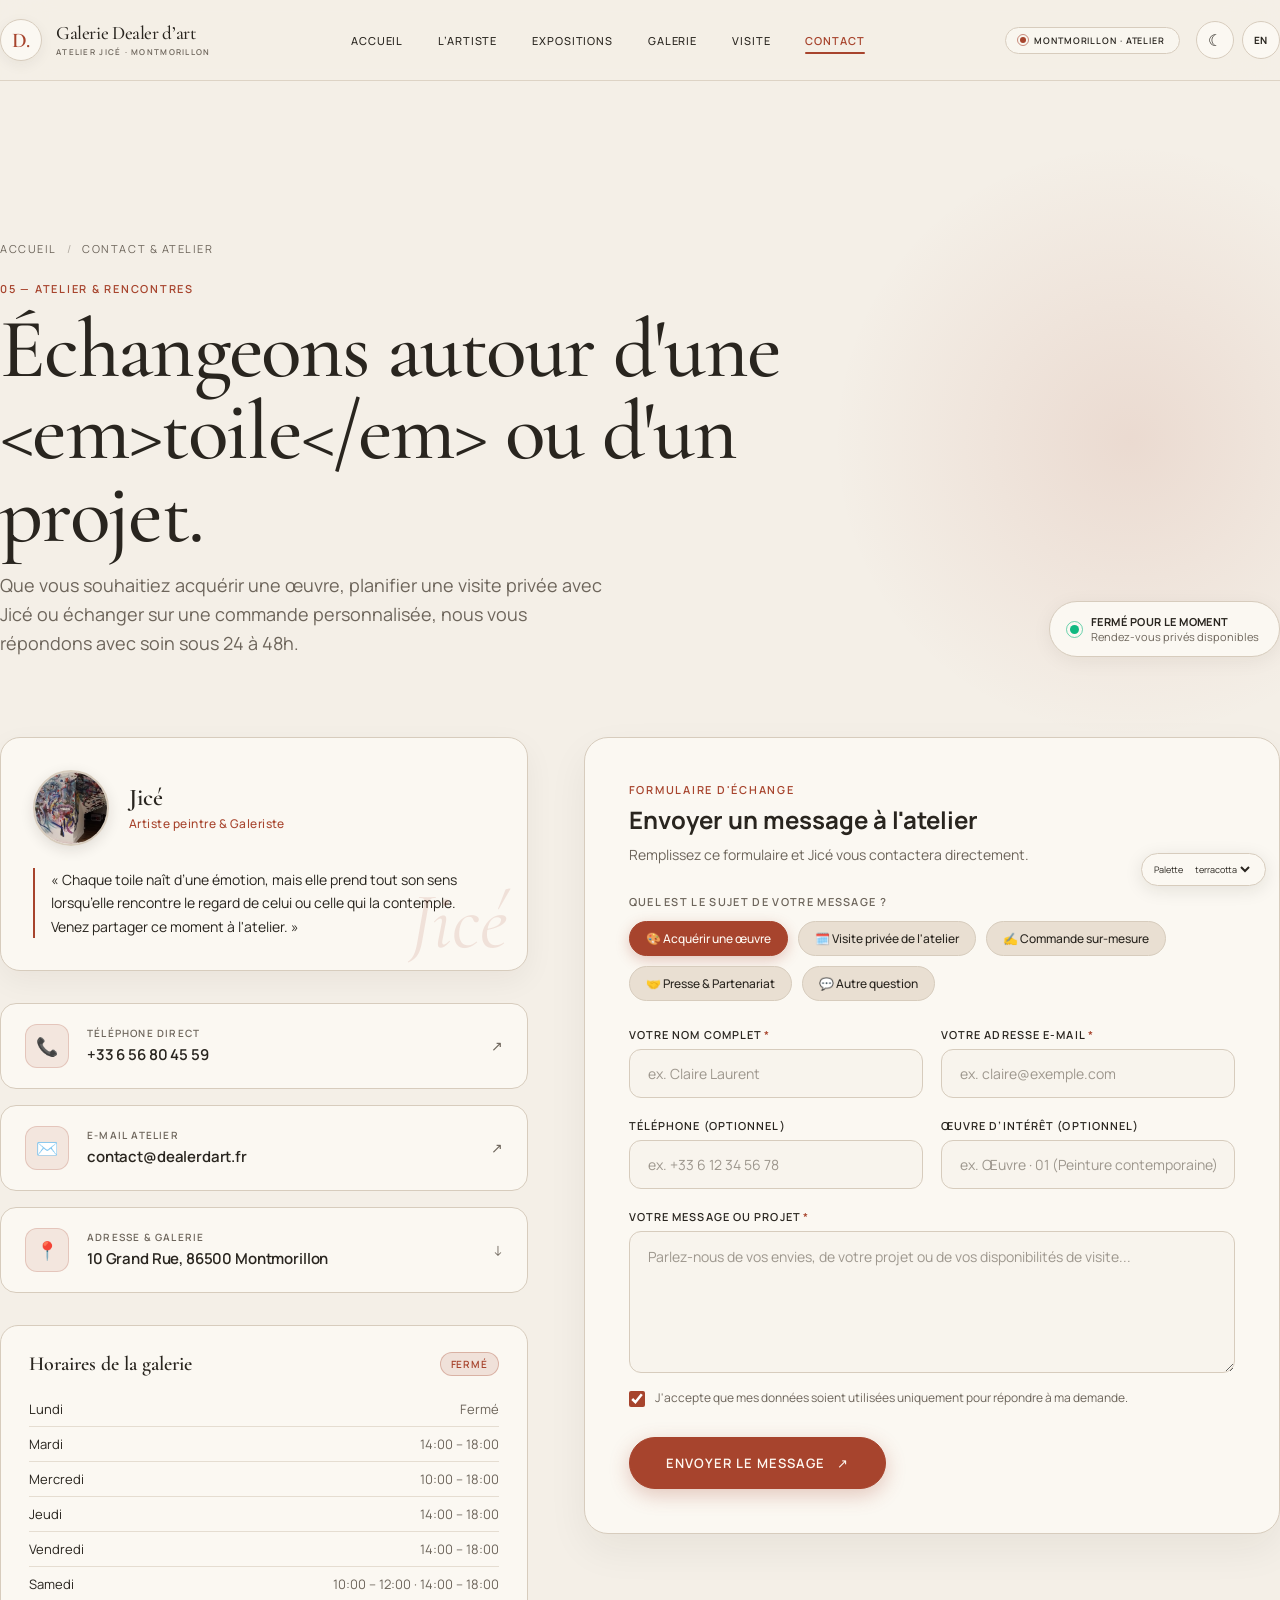
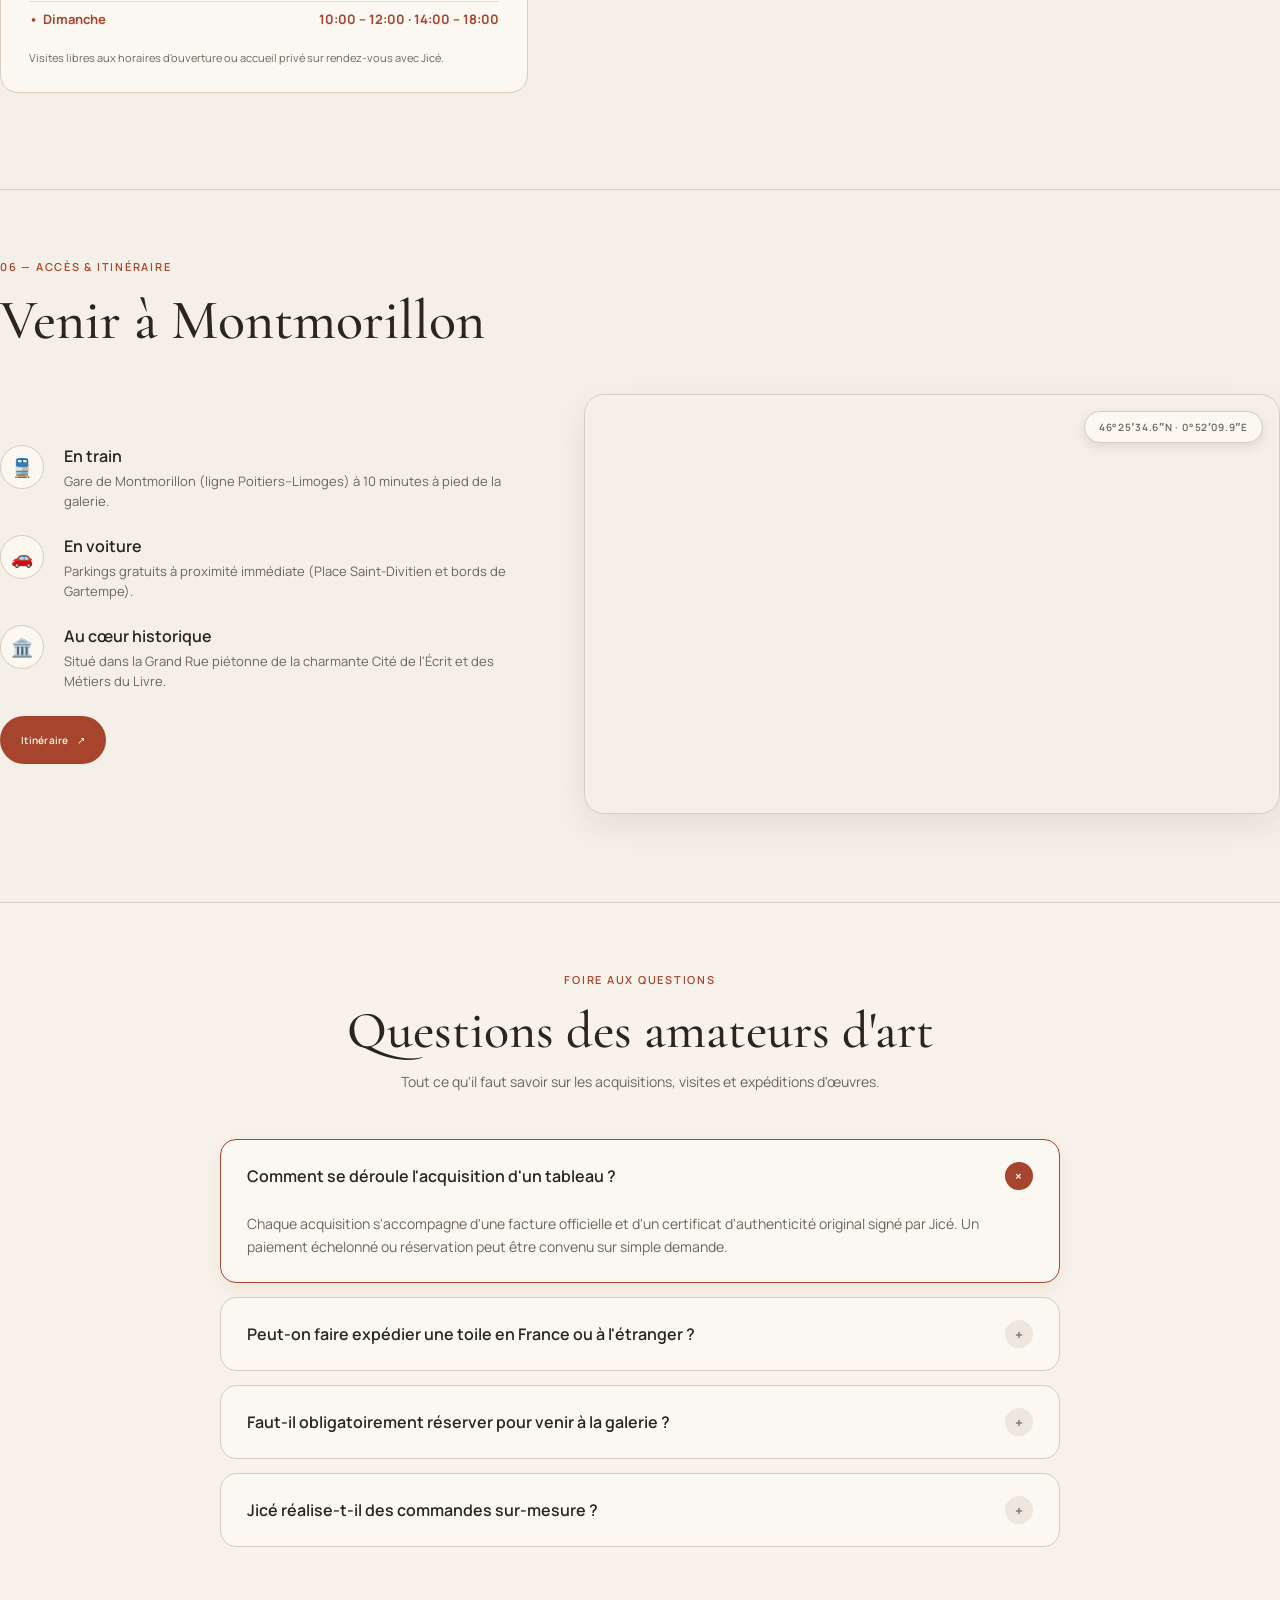
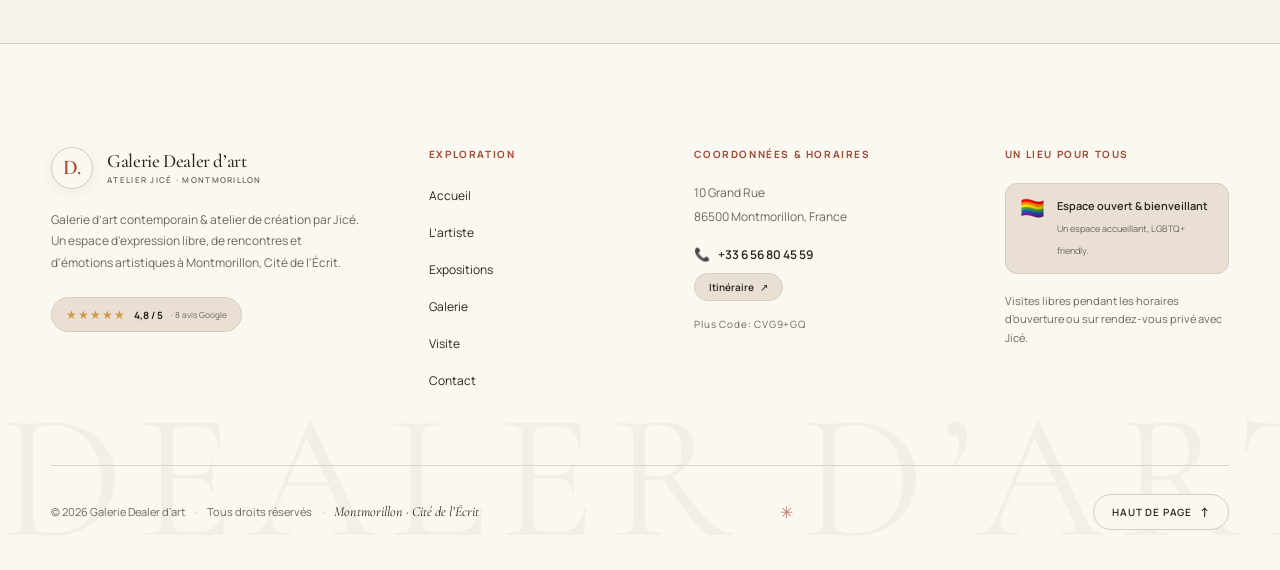
==== commit b9a012d6: "Unify contact page logic into script.js with shared themes and bilingual support" ====
--- a/contact.html
+++ b/contact.html
@@ -568,8 +568,8 @@
   <!-- Color Themes Configuration -->
   <script src="color.js"></script>
 
-  <!-- Contact Page Engine -->
-  <script src="contact.js"></script>
+  <!-- Main Application Script -->
+  <script src="script.js"></script>
 </body>
 
 </html>
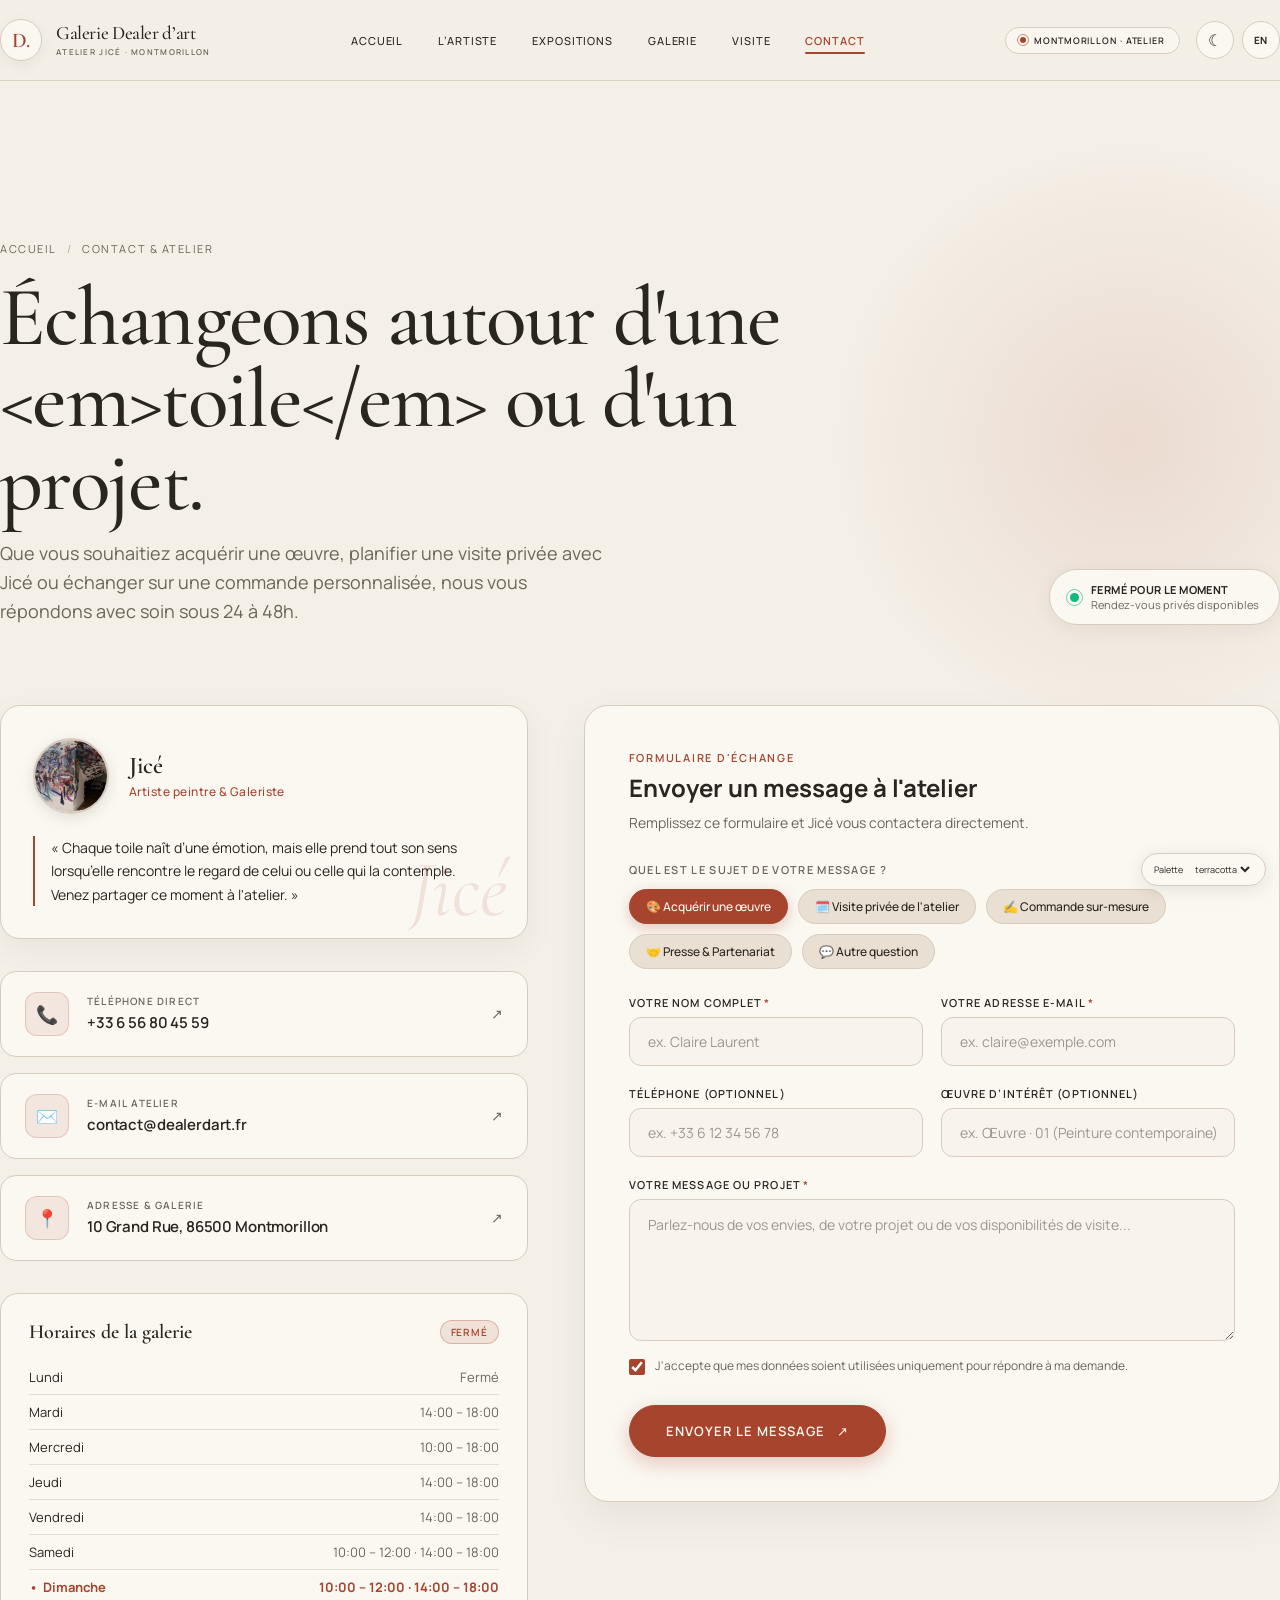
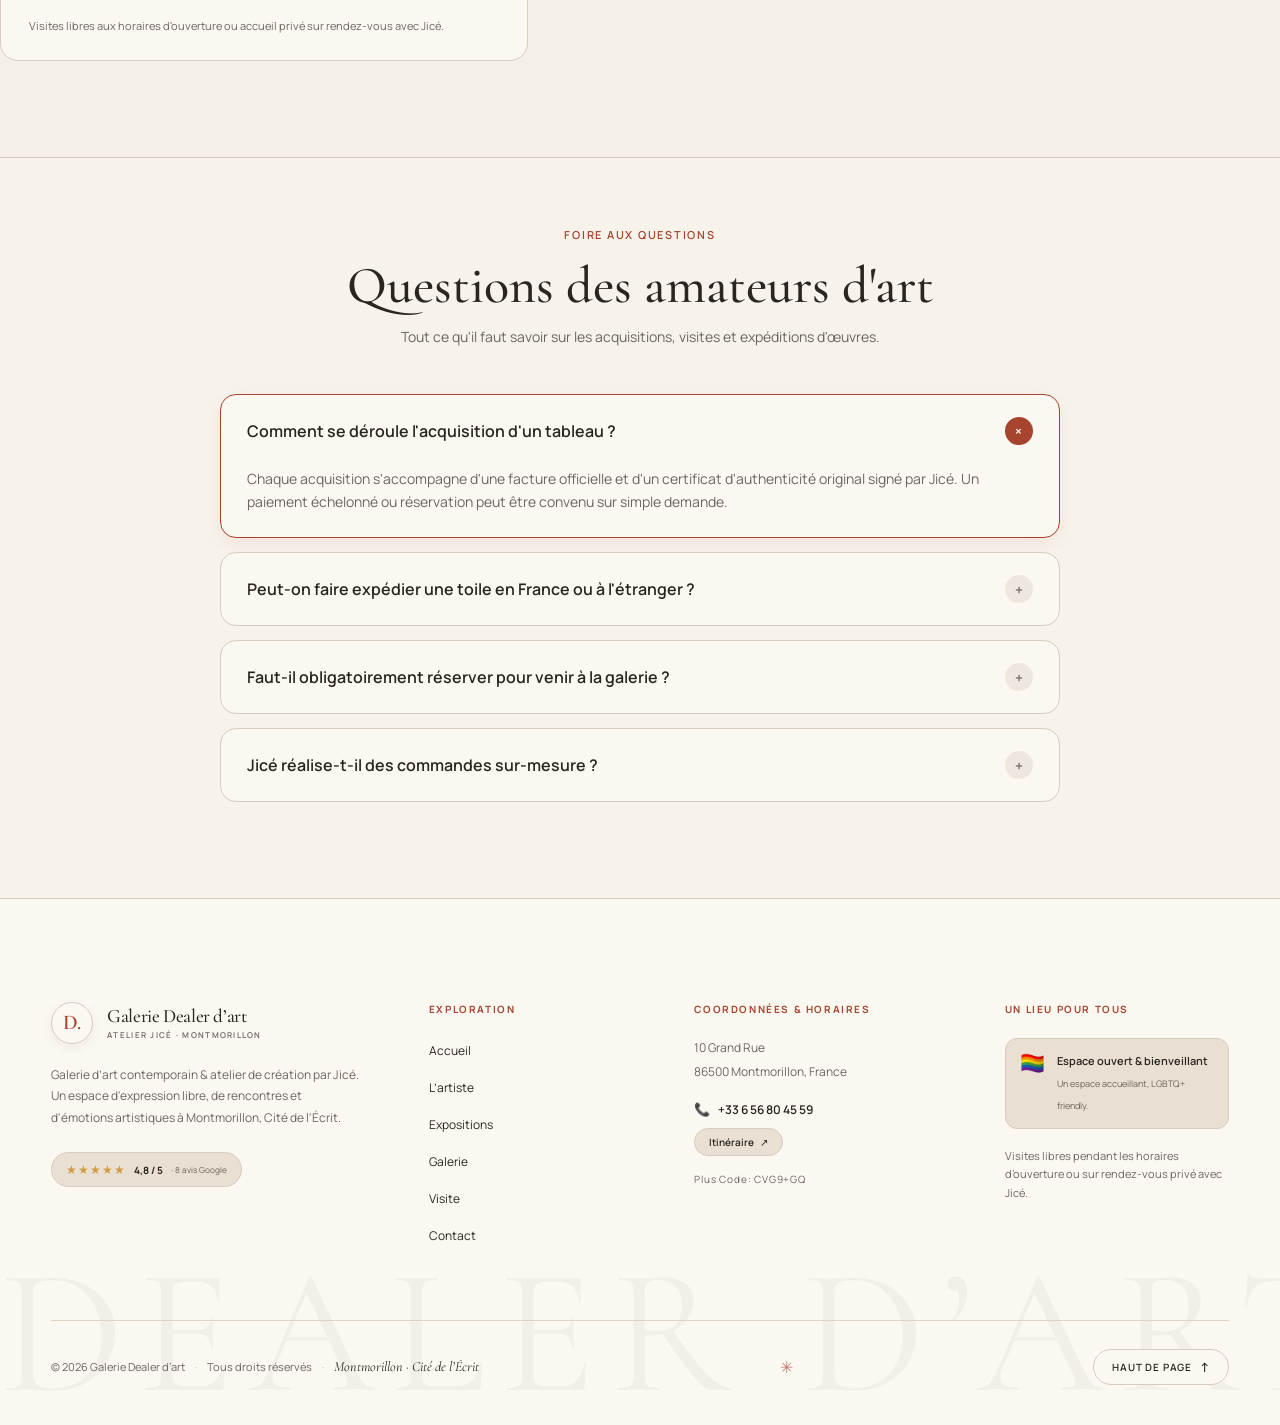
==== commit c5dfd697: "Remove hero kicker text and map section from contact page" ====
--- a/contact.html
+++ b/contact.html
@@ -79,7 +79,7 @@
       </nav>
 
       <div class="header-tools">
-        <a class="header-status-pill" href="#location" aria-label="Localisation de l'atelier">
+        <a class="header-status-pill" href="#contact-inquiry-form" aria-label="Statut de l'atelier">
           <span class="status-dot-pulse" aria-hidden="true"></span>
           <span class="status-pill-text" data-i18n="headerAtelierCity">Montmorillon · Atelier</span>
         </a>
@@ -131,7 +131,6 @@
 
         <div class="contact-hero-header">
           <div class="contact-hero-titles">
-            <span class="contact-hero-kicker" data-i18n="heroKicker">05 — Atelier & Rencontres</span>
             <h1 class="contact-hero-title" data-i18n="heroTitle">
               Échangeons autour d'une <em>toile</em> ou d'un projet.
             </h1>
@@ -194,13 +193,15 @@
               <span class="channel-arrow" aria-hidden="true">↗</span>
             </a>
 
-            <a class="channel-card" href="#location" aria-label="Voir l'adresse">
+            <a class="channel-card"
+              href="https://www.google.com/maps/place/Galerie+Dealer+d'art/@46.4262832,0.8694401,17z/data=!4m15!1m8!3m7!1s0x47fc3b32044b46d9:0x7f6b0250a28c279e!2sGalerie+Dealer+d'art!8m2!3d46.4262832!4d0.8694401!10e1!16s%2Fg%2F11k6szlqbx!3m5!1s0x47fc3b32044b46d9:0x7f6b0250a28c279e!8m2!3d46.4262832!4d0.8694401!16s%2Fg%2F11k6szlqbx?authuser=0&hl=fr&entry=ttu"
+              target="_blank" rel="noreferrer" aria-label="Voir l'itinéraire sur Google Maps">
               <div class="channel-icon" aria-hidden="true">📍</div>
               <div class="channel-details">
                 <span class="channel-label" data-i18n="channelAddressLabel">Adresse & Galerie</span>
                 <span class="channel-val" data-i18n="channelAddressVal">10 Grand Rue, 86500 Montmorillon</span>
               </div>
-              <span class="channel-arrow" aria-hidden="true">↓</span>
+              <span class="channel-arrow" aria-hidden="true">↗</span>
             </a>
           </div>
 
@@ -334,59 +335,6 @@
       </div>
     </section>
 
-    <!-- Studio Location & Access Section -->
-    <section class="studio-location-section" id="location">
-      <div class="container">
-        <div class="location-section-header">
-          <span class="contact-hero-kicker">06 — Accès & Itinéraire</span>
-          <h2 data-i18n="locationTitle">Venir à Montmorillon</h2>
-        </div>
-
-        <div class="location-layout-grid">
-          <div class="access-guide-list">
-            <div class="access-guide-item">
-              <div class="access-guide-icon" aria-hidden="true">🚆</div>
-              <div class="access-guide-content">
-                <h4 data-i18n="accessTrainTitle">En train</h4>
-                <p data-i18n="accessTrainDesc">Gare de Montmorillon (ligne Poitiers–Limoges) à 10 minutes à pied de la galerie.</p>
-              </div>
-            </div>
-
-            <div class="access-guide-item">
-              <div class="access-guide-icon" aria-hidden="true">🚗</div>
-              <div class="access-guide-content">
-                <h4 data-i18n="accessCarTitle">En voiture</h4>
-                <p data-i18n="accessCarDesc">Parkings gratuits à proximité immédiate (Place Saint-Divitien et bords de Gartempe).</p>
-              </div>
-            </div>
-
-            <div class="access-guide-item">
-              <div class="access-guide-icon" aria-hidden="true">🏛️</div>
-              <div class="access-guide-content">
-                <h4 data-i18n="accessWalkTitle">Au cœur historique</h4>
-                <p data-i18n="accessWalkDesc">Situé dans la Grand Rue piétonne de la charmante Cité de l'Écrit et des Métiers du Livre.</p>
-              </div>
-            </div>
-
-            <div>
-              <a class="button button-primary"
-                href="https://www.google.com/maps/place/Galerie+Dealer+d'art/@46.4262832,0.8694401,17z/data=!4m15!1m8!3m7!1s0x47fc3b32044b46d9:0x7f6b0250a28c279e!2sGalerie+Dealer+d'art!8m2!3d46.4262832!4d0.8694401!10e1!16s%2Fg%2F11k6szlqbx!3m5!1s0x47fc3b32044b46d9:0x7f6b0250a28c279e!8m2!3d46.4262832!4d0.8694401!16s%2Fg%2F11k6szlqbx?authuser=0&hl=fr&entry=ttu"
-                target="_blank" rel="noreferrer" style="display:inline-flex; align-items:center; gap:8px;">
-                <span data-i18n="directions">Itinéraire Google Maps</span> <span aria-hidden="true">↗</span>
-              </a>
-            </div>
-          </div>
-
-          <div class="location-map-wrap">
-            <iframe title="Carte de situation de la Galerie Dealer d'art"
-              src="https://maps.google.com/maps?q=Galerie%20Dealer%20d'art,%2046.4262832,0.8694401&amp;z=17&amp;output=embed"
-              loading="lazy" referrerpolicy="no-referrer-when-downgrade"></iframe>
-            <span class="location-map-stamp">46°25′34.6″N · 0°52′09.9″E</span>
-          </div>
-        </div>
-      </div>
-    </section>
-
     <!-- Collector FAQ Section -->
     <section class="collector-faq-section" id="faq">
       <div class="container">
--- a/css/contact.css
+++ b/css/contact.css
@@ -675,104 +675,6 @@
 }
 
 /* --------------------------------------------------------------------------
-   Studio Location & Access Section
-   -------------------------------------------------------------------------- */
-.studio-location-section {
-  padding: 64px 0 88px;
-  border-top: 1px solid var(--color-border);
-  position: relative;
-  z-index: 1;
-}
-
-.location-section-header {
-  margin-bottom: 40px;
-}
-
-.location-section-header h2 {
-  font-family: var(--font-display);
-  font-size: clamp(36px, 5vw, 56px);
-  font-weight: 500;
-  color: var(--color-foreground);
-}
-
-.location-layout-grid {
-  display: grid;
-  grid-template-columns: 1fr 1.3fr;
-  gap: 48px;
-  align-items: center;
-}
-
-.access-guide-list {
-  display: flex;
-  flex-direction: column;
-  gap: 24px;
-}
-
-.access-guide-item {
-  display: flex;
-  gap: 20px;
-}
-
-.access-guide-icon {
-  width: 44px;
-  height: 44px;
-  border-radius: 50%;
-  background: var(--color-surface);
-  border: 1px solid var(--color-border);
-  display: flex;
-  align-items: center;
-  justify-content: center;
-  font-size: 18px;
-  color: var(--color-primary);
-  flex-shrink: 0;
-}
-
-.access-guide-content h4 {
-  font-size: 16px;
-  font-weight: 600;
-  color: var(--color-foreground);
-  margin-bottom: 4px;
-}
-
-.access-guide-content p {
-  font-size: 13px;
-  color: var(--color-muted-foreground);
-  line-height: 1.55;
-}
-
-.location-map-wrap {
-  position: relative;
-  border-radius: 20px;
-  overflow: hidden;
-  border: 1px solid var(--color-border);
-  height: 420px;
-  box-shadow: 0 12px 34px color-mix(in srgb, var(--color-overlay) 8%, transparent);
-}
-
-.location-map-wrap iframe {
-  width: 100%;
-  height: 100%;
-  border: 0;
-  filter: contrast(0.96) saturate(0.9);
-}
-
-.location-map-stamp {
-  position: absolute;
-  top: 16px;
-  right: 16px;
-  background: var(--color-surface);
-  padding: 8px 14px;
-  border-radius: 9999px;
-  border: 1px solid var(--color-border);
-  font-size: 10px;
-  letter-spacing: 0.08em;
-  font-weight: 600;
-  color: var(--color-muted-foreground);
-  pointer-events: none;
-  box-shadow: 0 4px 12px color-mix(in srgb, var(--color-overlay) 10%, transparent);
-}
-
-/* --------------------------------------------------------------------------
    Collector FAQ Accordion Section
    -------------------------------------------------------------------------- */
 .collector-faq-section {
@@ -885,10 +787,7 @@
     grid-template-columns: 1fr;
     gap: 40px;
   }
-  .location-layout-grid {
-    grid-template-columns: 1fr;
-    gap: 36px;
-  }
+
   .atelier-form-col {
     padding: 32px 24px;
   }
@@ -920,9 +819,6 @@
   .form-submit-btn {
     width: 100%;
   }
-  .location-map-wrap {
-    height: 320px;
-  }
   .faq-question-btn {
     padding: 18px 20px;
     font-size: 15px;
